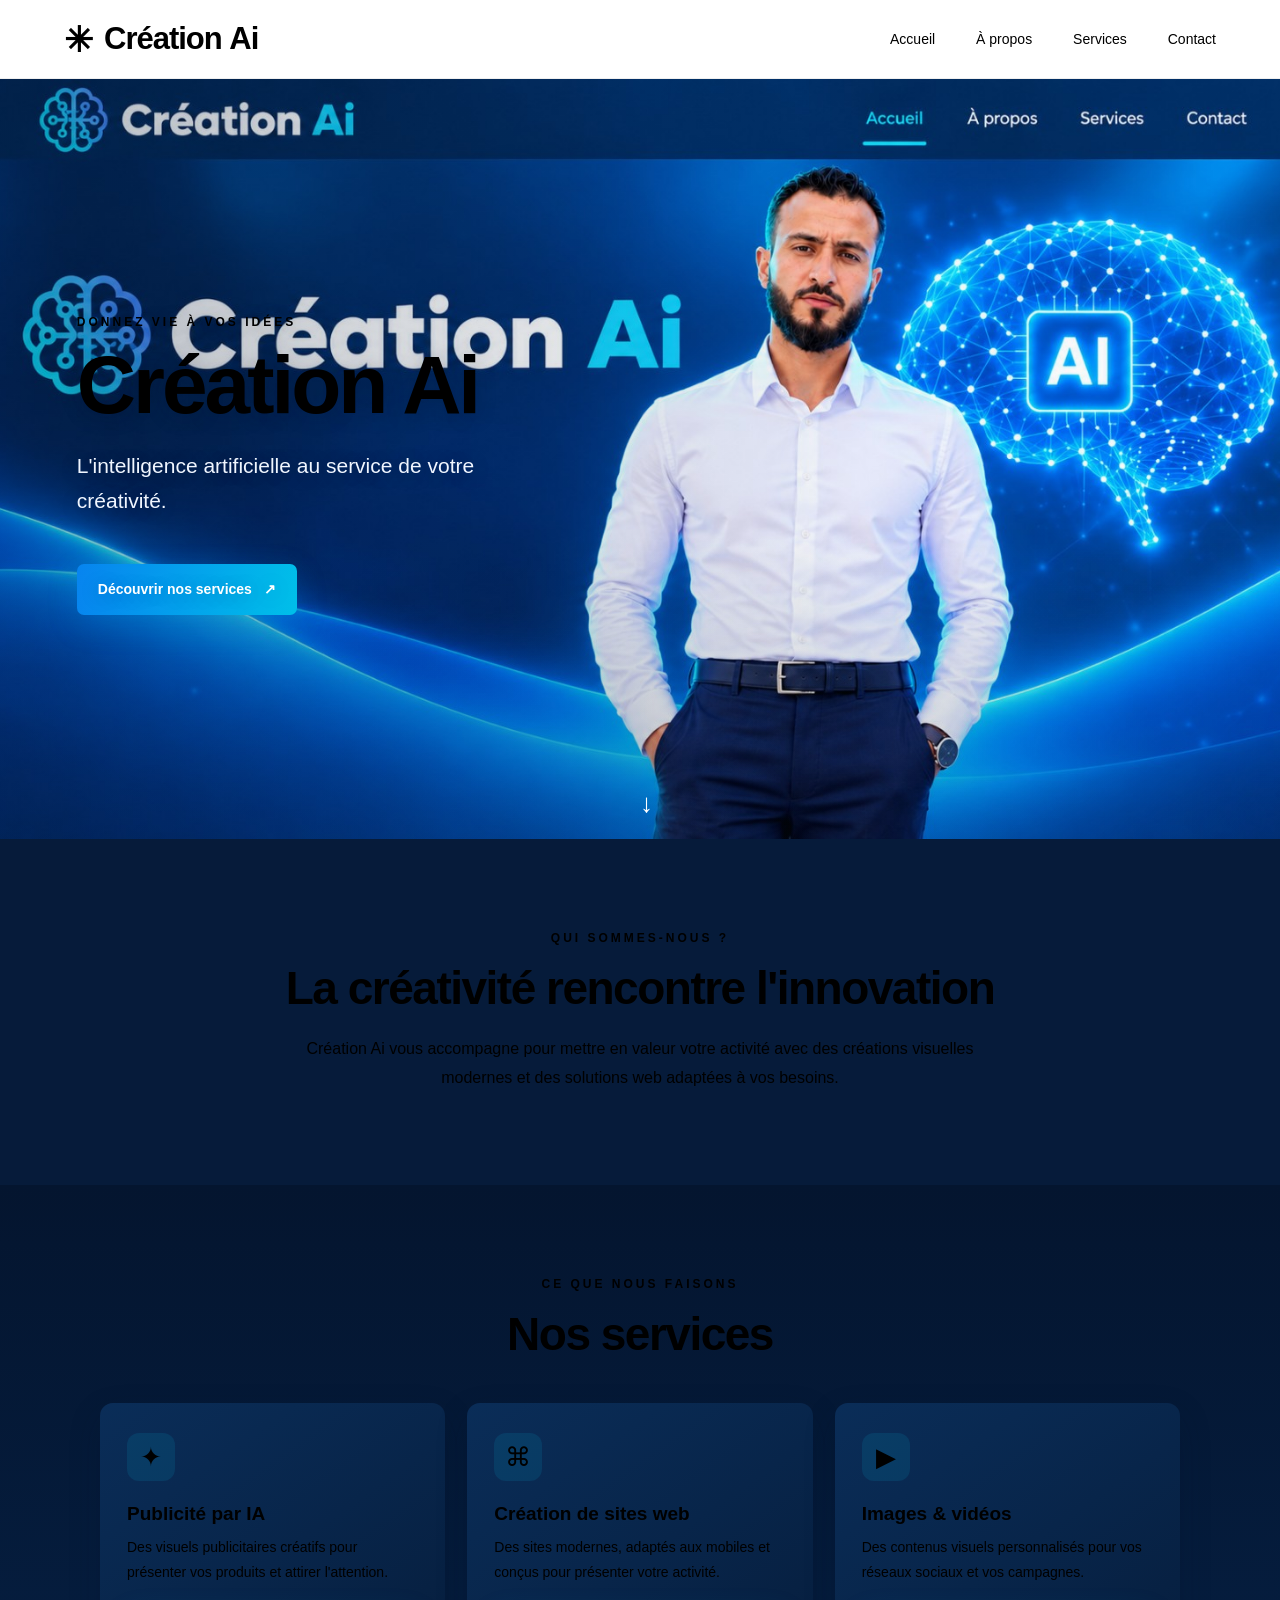
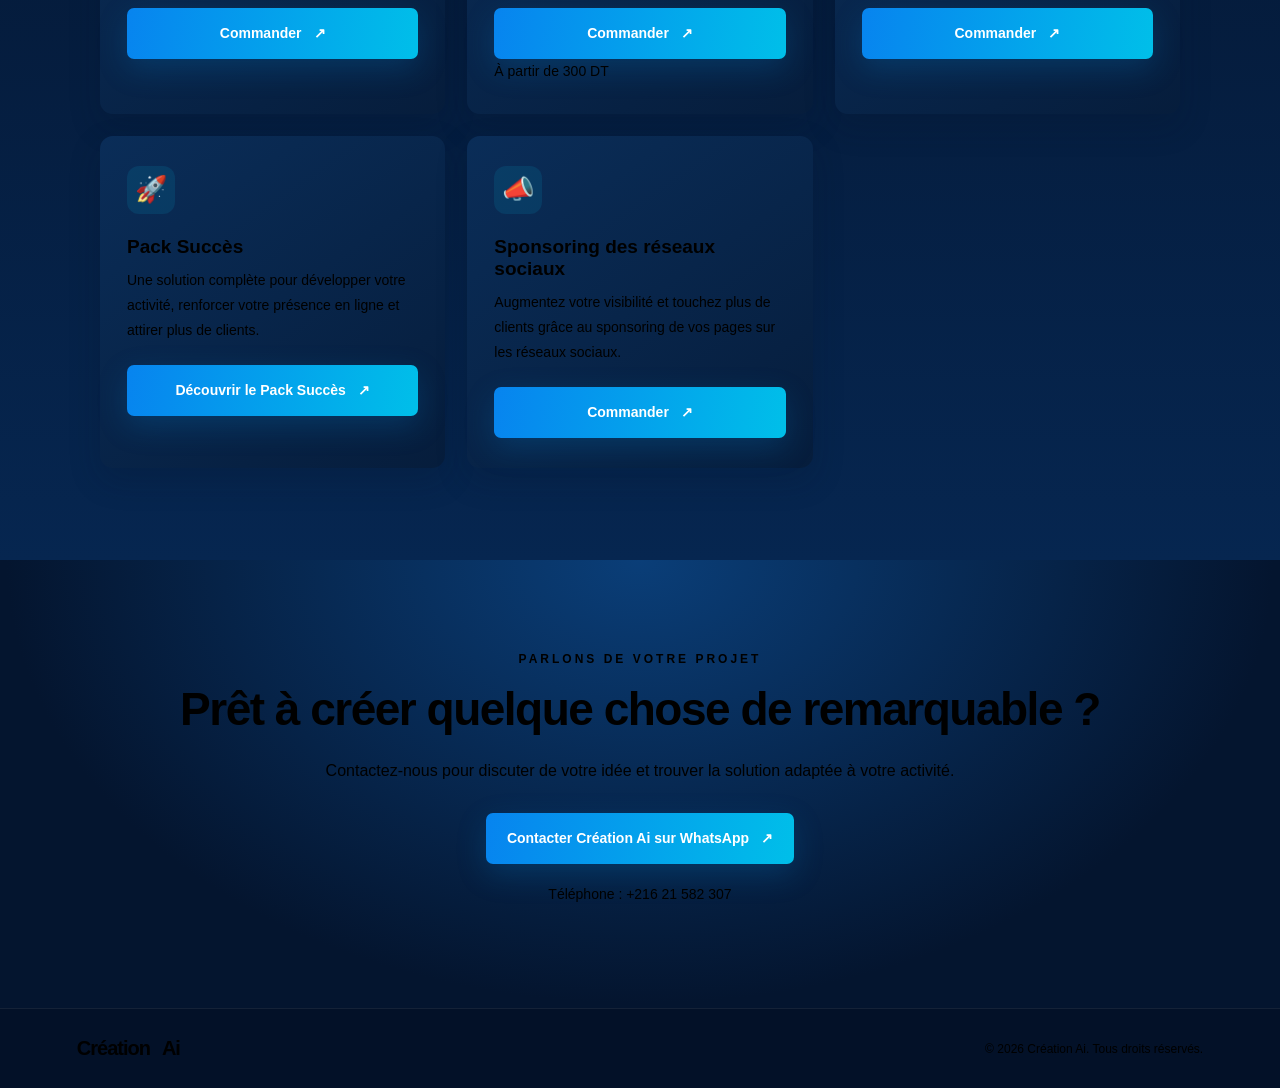
==== index.html @ 059303bb "Update index.html" ====
<!DOCTYPE html><html lang="fr">
<head>
  <meta charset="UTF-8">
  <meta name="viewport" content="width=device-width, initial-scale=1.0">  <meta name="description" content="Création Ai — création de sites web, publicités, contenus visuels, sponsoring et Pack Succès pour développer votre activité.">  <meta name="theme-color" content="#04152f">  <title>Création Ai | Créativité & Intelligence Artificielle</title>  <link rel="stylesheet" href="style.css">
</head><body>  <!-- HEADER -->  <header class="header"><a class="brand" href="#accueil" aria-label="Création Ai, accueil">
  <span class="brand-icon">✳</span>
  <span>Création <b>Ai</b></span>
</a>

<button
  class="menu-toggle"
  aria-label="Ouvrir le menu"
  aria-expanded="false"
  type="button">
  ☰
</button>

<nav class="nav" aria-label="Navigation principale">
  <a class="active" href="#accueil">Accueil</a>
  <a href="#apropos">À propos</a>
  <a href="#services">Services</a>
  <a href="#contact">Contact</a>
</nav>

  </header>  <main><!-- ACCUEIL -->
<section id="accueil" class="hero" aria-label="Accueil Création Ai">

  <img
    src="hero.png"
    alt="Visuel principal de Création Ai"
    class="hero-image">

  <div class="hero-overlay"></div>

  <div class="hero-content">

    <p class="eyebrow">DONNEZ VIE À VOS IDÉES</p>

    <h1>Création <span>Ai</span></h1>

    <p class="hero-subtitle">
      L'intelligence artificielle au service de votre créativité.
    </p>

    <a class="cta" href="#services">
      Découvrir nos services <span>↗</span>
    </a>

  </div>

  <a
    href="#apropos"
    class="scroll-hint"
    aria-label="Défiler vers le bas">
    ↓
  </a>

</section>

<!-- À PROPOS -->
<section id="apropos" class="section about">

  <p class="section-kicker">QUI SOMMES-NOUS ?</p>

  <h2>
    La créativité rencontre <span>l'innovation</span>
  </h2>

  <p class="section-copy">
    Création Ai vous accompagne pour mettre en valeur votre activité
    avec des créations visuelles modernes et des solutions web
    adaptées à vos besoins.
  </p>

</section>

<!-- SERVICES -->
<section id="services" class="section services">

  <p class="section-kicker">CE QUE NOUS FAISONS</p>

  <h2>Nos <span>services</span></h2>

  <div class="service-grid">

    <!-- PUBLICITÉ PAR IA -->
    <article class="service-card">

      <div class="service-icon">✦</div>

      <h3>Publicité par IA</h3>

      <p>
        Des visuels publicitaires créatifs pour présenter
        vos produits et attirer l'attention.
      </p>

      <a href="./publicite.html" class="cta">
        Commander <span>↗</span>
      </a>

    </article>

    <!-- CRÉATION DE SITES WEB -->
    <article class="service-card">

      <div class="service-icon">⌘</div>

      <h3>Création de sites web</h3>

      <p>
        Des sites modernes, adaptés aux mobiles et conçus
        pour présenter votre activité.
      </p>

      <a href="./commande.html" class="cta">
        Commander <span>↗</span>
      </a>

      <p class="service-price">
        À partir de 300 DT
      </p>

    </article>

    <!-- IMAGES ET VIDÉOS -->
    <article class="service-card">

      <div class="service-icon">▶</div>

      <h3>Images & vidéos</h3>

      <p>
        Des contenus visuels personnalisés pour vos réseaux
        sociaux et vos campagnes.
      </p>

      <a href="./images-videos.html" class="cta">
        Commander <span>↗</span>
      </a>

    </article>

    <!-- PACK SUCCÈS -->
    <article class="service-card">

      <div class="service-icon">🚀</div>

      <h3>Pack Succès</h3>

      <p>
        Une solution complète pour développer votre activité,
        renforcer votre présence en ligne et attirer plus de clients.
      </p>

      <a href="./pack-succes.html" class="cta">
        Découvrir le Pack Succès <span>↗</span>
      </a>

    </article>

    <!-- SPONSORING -->
    <article class="service-card">

      <div class="service-icon">📣</div>

      <h3>Sponsoring des réseaux sociaux</h3>

      <p>
        Augmentez votre visibilité et touchez plus de clients
        grâce au sponsoring de vos pages sur les réseaux sociaux.
      </p>

      <a href="./sponsoring.html" class="cta">
        Commander <span>↗</span>
      </a>

    </article>

  </div>

</section>

<!-- FORMULAIRE DE COMMANDE -->
<section id="commande" class="section contact" hidden>

  <p class="section-kicker">VOTRE COMMANDE</p>

  <h2>
    Confirmer votre <span>commande</span>
  </h2>

  <p class="section-copy">
    Veuillez remplir vos informations pour envoyer votre demande.
  </p>

  <p>
    Service choisi :
    <strong id="service-choisi"></strong>
  </p>

  <form
    id="order-form"
    action="https://formspree.io/f/mbgdkabo"
    method="POST">

    <input
      type="hidden"
      name="service"
      id="service-input">

    <div class="form-group">

      <label for="nom">Nom</label>

      <input
        id="nom"
        name="nom"
        type="text"
        autocomplete="family-name"
        placeholder="Votre nom"
        required>

    </div>

    <div class="form-group">

      <label for="prenom">Prénom</label>

      <input
        id="prenom"
        name="prenom"
        type="text"
        autocomplete="given-name"
        placeholder="Votre prénom"
        required>

    </div>

    <div class="form-group">

      <label for="telephone">Numéro de téléphone</label>

      <input
        id="telephone"
        name="telephone"
        type="tel"
        autocomplete="tel"
        placeholder="+216 ..."
        required>

    </div>

    <div class="form-group">

      <label for="adresse">Adresse complète</label>

      <textarea
        id="adresse"
        name="adresse"
        autocomplete="street-address"
        rows="4"
        placeholder="Votre adresse complète"
        required></textarea>

    </div>

    <button type="submit" class="cta">
      Confirmer la commande
    </button>

    <button
      type="button"
      class="cta"
      onclick="closeOrder()">
      Retour aux services
    </button>

  </form>

</section>

<!-- CONTACT -->
<section id="contact" class="section contact">

  <p class="section-kicker">PARLONS DE VOTRE PROJET</p>

  <h2>
    Prêt à créer quelque chose de
    <span>remarquable</span> ?
  </h2>

  <p class="section-copy">
    Contactez-nous pour discuter de votre idée et trouver
    la solution adaptée à votre activité.
  </p>

  <a
    class="cta"
    href="https://wa.me/21621582307"
    target="_blank"
    rel="noopener noreferrer">
    Contacter Création Ai sur WhatsApp <span>↗</span>
  </a>

  <p class="phone">
    Téléphone : +216 21 582 307
  </p>

</section>

  </main>  <!-- FOOTER -->  <footer><a class="footer-brand" href="#accueil">
  Création <b>Ai</b>
</a>

<p>
  © <span id="year"></span>
  Création Ai. Tous droits réservés.
</p>

  </footer>  <!-- SCRIPT COMMUN -->  <script src="script.js"></script>  <!-- FONCTIONS DE LA PAGE D'ACCUEIL -->  <script>
    // Ouvrir le formulaire de commande
    function openOrder(service) {
      const section = document.getElementById('commande');
      const serviceLabel = document.getElementById('service-choisi');
      const serviceInput = document.getElementById('service-input');

      serviceLabel.textContent = service;
      serviceInput.value = service;

      section.hidden = false;

      section.scrollIntoView({
        behavior: 'smooth',
        block: 'start'
      });
    }

    // Fermer le formulaire
    function closeOrder() {
      const section = document.getElementById('commande');

      section.hidden = true;

      document.getElementById('services').scrollIntoView({
        behavior: 'smooth',
        block: 'start'
      });
    }

    // Afficher l'année actuelle
    document.getElementById('year').textContent =
      new Date().getFullYear();
  </script></body>
</html>
---- style.css ----
7
@import url('https://fonts.googleapis.com/css2?family=Inter:wght@400;500;600;700;800&display=swap');

:root {
  --navy: #041d43;
  --blue: #0879e8;
  --cyan: #00d4f5;
  --white: #f8fbff;
  --muted: #b8cce5;
  --page-bg: #04152f;
  --panel-bg: #0a2d58;
  --header-bg: #052550;
  --text: #f8fbff;
  --border: #1c5790;
}

body.light-theme {
  --page-bg: #f4f7fc;
  --panel-bg: #ffffff;
  --header-bg: #ffffff;
  --text: #102344;
  --muted: #536781;
  --border: #d5e1f0;
}

* {
  box-sizing: border-box;
}

html {
  scroll-behavior: smooth;
  scroll-padding-top: 90px;
}

body {
  margin: 0;
  background: var(--page-bg);
  color: var(--text);
  font-family: Inter, Arial, sans-serif;
  transition: background .25s, color .25s;
}

[hidden] {
  display: none !important;
}

.header {
  min-height: 78px;
  padding: 0 clamp(20px, 5vw, 76px);
  display: flex;
  align-items: center;
  justify-content: space-between;
  gap: 15px;
  background: var(--header-bg);
  position: sticky;
  top: 0;
  z-index: 10;
  border-bottom: 1px solid #80808020;
}

.brand,
.footer-brand {
  display: flex;
  align-items: center;
  gap: 12px;
  color: var(--text);
  text-decoration: none;
  font-size: clamp(20px, 2.7vw, 31px);
  font-weight: 800;
  letter-spacing: -1px;
}

.brand b,
.footer-brand b {
  color: var(--cyan);
}

.brand-icon {
  font-size: 35px;
  color: var(--cyan);
  line-height: 1;
}

.nav {
  display: flex;
  align-items: center;
  gap: clamp(18px, 3.2vw, 48px);
  height: 100%;
}

.nav a {
  height: 78px;
  display: flex;
  align-items: center;
  position: relative;
  color: var(--text);
  text-decoration: none;
  font-size: 14px;
  font-weight: 500;
}

.nav a:hover,
.nav a.active {
  color: var(--cyan);
}

.nav a.active:after {
  content: "";
  position: absolute;
  bottom: 0;
  left: 0;
  right: 0;
  height: 3px;
  background: var(--cyan);
  border-radius: 4px;
}

.menu-toggle {
  display: none;
  background: none;
  border: 0;
  color: var(--text);
  font-size: 27px;
  cursor: pointer;
}

/* Bouton de changement de thème */
.theme-toggle {
  flex-shrink: 0;
  padding: 10px 13px;
  background: var(--blue);
  color: #fff;
  border: 1px solid var(--cyan);
  border-radius: 8px;
  font-family: inherit;
  font-size: 13px;
  font-weight: 700;
  white-space: nowrap;
  cursor: pointer;
}

.theme-toggle:hover {
  filter: brightness(1.12);
}

.hero {
  position: relative;
  min-height: 600px;
  height: min(74vw, 760px);
  max-height: 790px;
  overflow: hidden;
  display: flex;
  align-items: center;
  background: radial-gradient(ellipse at 80% 35%, #0879d8 0, #063b7c 32%, #031b41 75%);
}

.hero-image {
  position: absolute;
  inset: 0;
  width: 100%;
  height: 100%;
  object-fit: cover;
  object-position: center 48%;
}

.hero-overlay {
  position: absolute;
  inset: 0;
  background:
    linear-gradient(90deg, rgba(2,20,49,.28), rgba(2,20,49,.02) 68%),
    linear-gradient(0deg, rgba(2,16,41,.2), transparent 40%);
  pointer-events: none;
}

.hero-content {
  position: relative;
  z-index: 1;
  padding: 50px clamp(24px, 6vw, 90px);
  max-width: 750px;
  text-shadow: 0 2px 20px #00142e40;
}

.eyebrow,
.section-kicker {
  font-size: 12px;
  letter-spacing: 3px;
  font-weight: 700;
  color: var(--cyan);
}

.hero h1 {
  font-size: clamp(42px, 7vw, 82px);
  line-height: 1.02;
  letter-spacing: -3px;
  margin: 14px 0 18px;
  font-weight: 800;
}

.hero h1 span,
h2 span {
  color: var(--cyan);
}

.hero-subtitle {
  font-size: clamp(16px, 2vw, 21px);
  line-height: 1.7;
  max-width: 440px;
  color: #f0f6ff;
}

body.light-theme .hero-content {
  text-shadow: none;
}

body.light-theme .hero-subtitle {
  color: #243c5c;
}

body.light-theme .hero-overlay {
  background: linear-gradient(
    90deg,
    rgba(255,255,255,.94),
    rgba(255,255,255,.65) 65%,
    rgba(255,255,255,.12)
  );
}

.cta {
  display: inline-flex;
  justify-content: center;
  gap: 12px;
  align-items: center;
  margin-top: 24px;
  padding: 15px 21px;
  background: linear-gradient(100deg, #0784ef, #00bfe9);
  color: #fff;
  text-decoration: none;
  border: 0;
  border-radius: 7px;
  font-family: inherit;
  font-weight: 700;
  font-size: 14px;
  line-height: 1.5;
  cursor: pointer;
  box-shadow: 0 10px 30px #008bdf35;
  transition: transform .2s, filter .2s;
}

.cta:hover {
  transform: translateY(-2px);
  filter: brightness(1.1);
}

.cta:focus-visible,
input:focus-visible,
textarea:focus-visible,
.theme-toggle:focus-visible {
  outline: 2px solid var(--cyan);
  outline-offset: 3px;
}

.scroll-hint {
  position: absolute;
  bottom: 20px;
  left: 50%;
  color: white;
  text-decoration: none;
  font-size: 26px;
  z-index: 2;
}

.section {
  padding: 92px clamp(22px, 7vw, 100px);
  text-align: center;
}

.about {
  background: #061b3a;
}

.section-kicker {
  margin: 0 0 16px;
}

h2 {
  font-size: clamp(29px, 4vw, 46px);
  letter-spacing: -1.5px;
  margin: 0 auto 20px;
  line-height: 1.18;
}

.section-copy {
  max-width: 720px;
  margin: 0 auto;
  color: var(--muted);
  line-height: 1.8;
  font-size: 16px;
}

.services {
  background: linear-gradient(180deg, #04152f, #062650);
}

.service-grid {
  display: grid;
  grid-template-columns: repeat(3, minmax(0, 1fr));
  gap: 22px;
  max-width: 1080px;
  margin: 42px auto 0;
  text-align: left;
}

.service-card {
  padding: 30px 27px;
  border: 1px solid var(--border);
  border-radius: 13px;
  background: linear-gradient(145deg, #0a2d58, #061d3c);
  box-shadow: 0 12px 32px #00132c30;
}

body.light-theme .about,
body.light-theme .services,
body.light-theme .contact,
body.light-theme #commande {
  background: var(--page-bg);
}

body.light-theme .service-card {
  background: var(--panel-bg);
  box-shadow: 0 12px 30px #16365c12;
}

.service-icon {
  width: 48px;
  height: 48px;
  display: grid;
  place-items: center;
  border-radius: 12px;
  background: #00c8f51a;
  color: var(--cyan);
  font-size: 26px;
}

.service-card h3 {
  font-size: 19px;
  margin: 22px 0 10px;
}

.service-card p {
  color: var(--muted);
  font-size: 14px;
  line-height: 1.8;
  margin: 0;
}

.service-card .cta {
  margin-top: 22px;
  width: 100%;
}

/* Formulaire de commande */
#commande {
  background: radial-gradient(ellipse at top, #0a3e78, #04152f 70%);
  scroll-margin-top: 90px;
}

#commande > p:not(.section-kicker) {
  color: var(--muted);
  line-height: 1.7;
}

#commande #service-choisi {
  color: var(--cyan);
}

#order-form {
  width: 100%;
  max-width: 560px;
  margin: 32px auto 0;
  padding: clamp(20px, 4vw, 34px);
  text-align: left;
  background: linear-gradient(145deg, #0a2d58, #061d3c);
  border: 1px solid var(--border);
  border-radius: 14px;
  box-shadow: 0 15px 40px #00132c45;
}

body.light-theme #order-form {
  background: #ffffff;
  box-shadow: 0 12px 30px #16365c12;
}

.form-group {
  margin-bottom: 22px;
}

.form-group label {
  display: block;
  margin-bottom: 9px;
  color: var(--text);
  font-size: 14px;
  font-weight: 600;
}

.form-group input,
.form-group textarea {
  display: block;
  width: 100%;
  padding: 14px 15px;
  background: var(--page-bg);
  border: 1px solid #315b83;
  border-radius: 7px;
  color: var(--text);
  font: inherit;
  font-size: 15px;
}

.form-group input::placeholder,
.form-group textarea::placeholder {
  color: #8da8c6;
}

body.light-theme .form-group input,
body.light-theme .form-group textarea {
  border-color: #c7d5e7;
}

body.light-theme .form-group input::placeholder,
body.light-theme .form-group textarea::placeholder {
  color: #71839a;
}

.form-group input:focus,
.form-group textarea:focus {
  border-color: var(--cyan);
  outline: none;
  box-shadow: 0 0 0 3px #00d4f520;
}

.form-group textarea {
  min-height: 110px;
  resize: vertical;
}

#order-form button {
  width: 100%;
}

#order-form button + button {
  margin-top: 12px;
  background: #173c63;
  box-shadow: none;
}

.contact {
  background: radial-gradient(ellipse at top, #0a3e78, #04152f 70%);
}

.contact .cta {
  margin-top: 28px;
}

.phone {
  color: var(--muted);
  margin-top: 22px;
  font-size: 14px;
}

footer {
  padding: 28px 6vw;
  display: flex;
  justify-content: space-between;
  align-items: center;
  gap: 15px;
  background: #031128;
  border-top: 1px solid #ffffff12;
}

body.light-theme footer {
  background: #e7eef8;
}

.footer-brand {
  font-size: 20px;
}

footer p {
  font-size: 12px;
  color: var(--muted);
  margin: 0;
}

@media (max-width: 700px) {
  .header {
    height: 68px;
    min-height: 68px;
    padding: 0 12px;
    gap: 8px;
  }

  .brand {
    gap: 6px;
    font-size: 18px;
  }

  .brand-icon {
    font-size: 27px;
  }

  .menu-toggle {
    display: block;
    order: 3;
  }

  .theme-toggle {
    padding: 8px 9px;
    font-size: 11px;
  }

  .nav {
    display: none;
    position: absolute;
    top: 68px;
    left: 0;
    right: 0;
    height: auto;
    background: var(--header-bg);
    padding: 12px 22px 20px;
    flex-direction: column;
    align-items: stretch;
    gap: 0;
    border-bottom: 1px solid #80808030;
  }

  .nav.open {
    display: flex;
  }

  .nav a {
    height: auto;
    padding: 15px 0;
  }

  .nav a.active:after {
    left: 0;
    right: auto;
    width: 44px;
    bottom: 5px;
  }

  .hero {
    height: calc(100svh - 68px);
    min-height: 540px;
    max-height: 760px;
    align-items: flex-end;
  }

  .hero-image {
    object-position: 58% center;
  }

  .hero-overlay {
    background: linear-gradient(
      0deg,
      rgba(2,14,37,.92),
      rgba(2,14,37,.5) 43%,
      rgba(2,14,37,.02)
    );
  }

  body.light-theme .hero-overlay {
    background: linear-gradient(
      0deg,
      rgba(255,255,255,.98),
      rgba(255,255,255,.82) 48%,
      rgba(255,255,255,.15)
    );
  }

  .hero-content {
    padding: 40px 24px 85px;
  }

  .hero h1 {
    letter-spacing: -2px;
  }

  .service-grid {
    grid-template-columns: 1fr;
  }

  .section {
    padding-top: 70px;
    padding-bottom: 70px;
  }

  #order-form {
    padding: 22px 18px;
  }

  #order-form .cta {
    padding: 14px 12px;
    font-size: 13px;
  }

  footer {
    flex-direction: column;
    text-align: center;
  }
}

@media (min-width: 701px) and (max-width: 1000px) {
  .hero-image {
    object-position: 58% center;
  }

  .hero-content {
    max-width: 58%;
  }

  .service-grid {
    gap: 14px;
  }

  .service-card {
    padding: 23px 18px;
  }
}
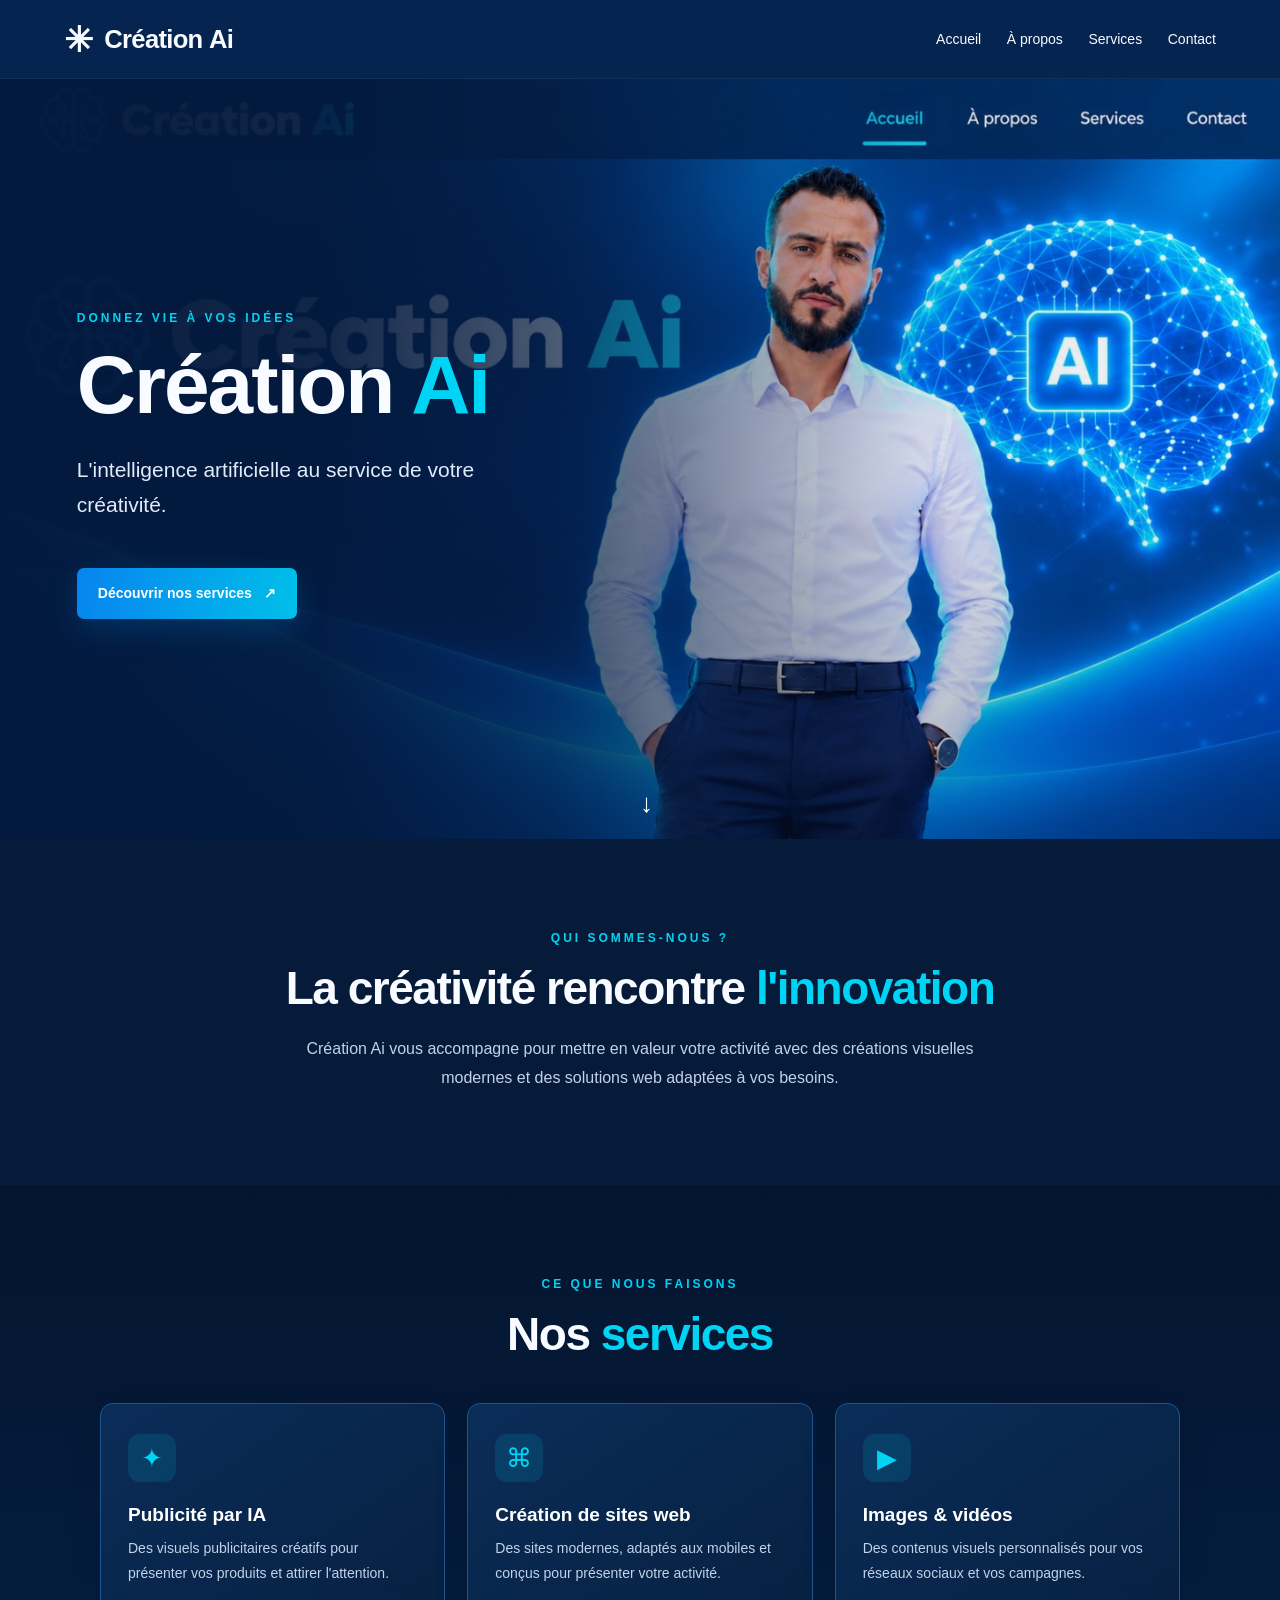
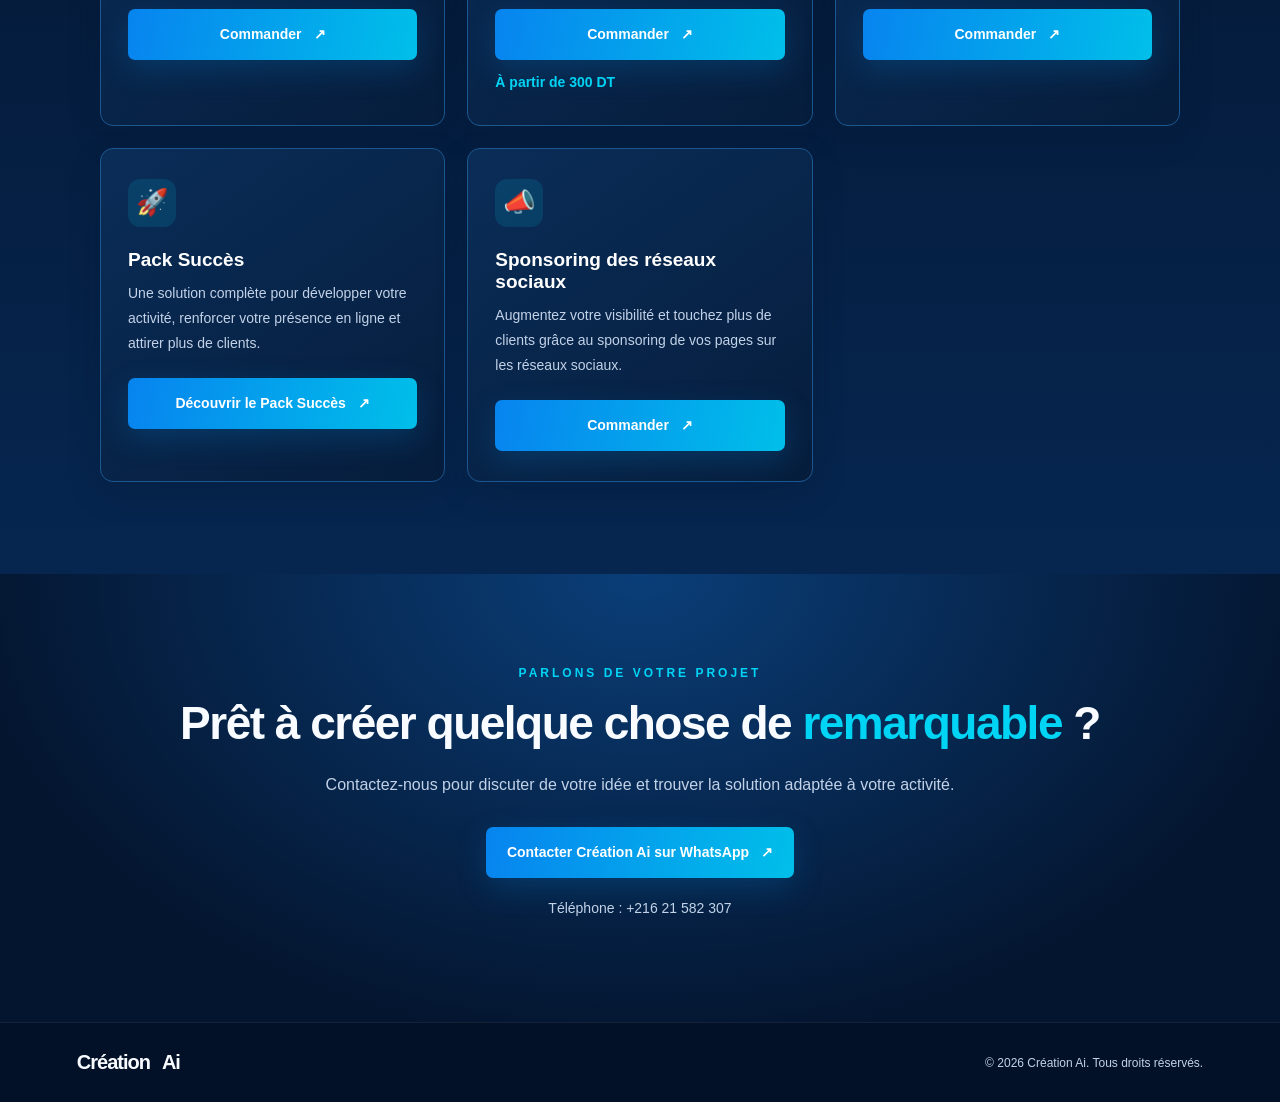
==== commit 07b569aa: "Update index.html" ====
--- a/index.html
+++ b/index.html
@@ -1,332 +1,603 @@
-<!DOCTYPE html><html lang="fr">
+<!DOCTYPE html>
+<html lang="fr">
 <head>
   <meta charset="UTF-8">
-  <meta name="viewport" content="width=device-width, initial-scale=1.0">  <meta name="description" content="Création Ai — création de sites web, publicités, contenus visuels, sponsoring et Pack Succès pour développer votre activité.">  <meta name="theme-color" content="#04152f">  <title>Création Ai | Créativité & Intelligence Artificielle</title>  <link rel="stylesheet" href="style.css">
-</head><body>  <!-- HEADER -->  <header class="header"><a class="brand" href="#accueil" aria-label="Création Ai, accueil">
-  <span class="brand-icon">✳</span>
-  <span>Création <b>Ai</b></span>
-</a>
-
-<button
-  class="menu-toggle"
-  aria-label="Ouvrir le menu"
-  aria-expanded="false"
-  type="button">
-  ☰
-</button>
-
-<nav class="nav" aria-label="Navigation principale">
-  <a class="active" href="#accueil">Accueil</a>
-  <a href="#apropos">À propos</a>
-  <a href="#services">Services</a>
-  <a href="#contact">Contact</a>
-</nav>
-
-  </header>  <main><!-- ACCUEIL -->
-<section id="accueil" class="hero" aria-label="Accueil Création Ai">
-
-  <img
-    src="hero.png"
-    alt="Visuel principal de Création Ai"
-    class="hero-image">
-
-  <div class="hero-overlay"></div>
-
-  <div class="hero-content">
-
-    <p class="eyebrow">DONNEZ VIE À VOS IDÉES</p>
-
-    <h1>Création <span>Ai</span></h1>
-
-    <p class="hero-subtitle">
-      L'intelligence artificielle au service de votre créativité.
+  <meta name="viewport" content="width=device-width, initial-scale=1.0">
+
+  <meta name="description" content="Création Ai — création de sites web, publicités, contenus visuels, sponsoring et Pack Succès pour développer votre activité.">
+  <meta name="theme-color" content="#04152f">
+
+  <title>Création Ai | Créativité & Intelligence Artificielle</title>
+
+  <link rel="stylesheet" href="style.css">
+
+  <!-- Corrections réservées à la page d'accueil -->
+  <style>
+    /* Couleurs lisibles sur la page d'accueil */
+    body:not(.light-theme) {
+      --text: #f8fbff;
+      --muted: #c2d2e8;
+      --page-bg: #04152f;
+      --panel-bg: #0a2d58;
+      --header-bg: #052550;
+      --border: #1c5790;
+    }
+
+    /* En-tête : logo séparé du menu */
+    .header {
+      gap: 20px;
+    }
+
+    .brand {
+      flex-shrink: 0;
+      white-space: nowrap;
+      font-size: clamp(19px, 2vw, 27px);
+      letter-spacing: -0.7px;
+    }
+
+    .brand-icon {
+      flex-shrink: 0;
+    }
+
+    .nav {
+      gap: clamp(12px, 2vw, 30px);
+    }
+
+    .nav a {
+      white-space: nowrap;
+      font-size: 14px;
+    }
+
+    /* Image principale : masquer le texte déjà intégré à l'image
+       grâce à un voile bleu à gauche */
+    #accueil.hero {
+      isolation: isolate;
+      background: #041d43;
+    }
+
+    #accueil .hero-image {
+      z-index: -2;
+      object-fit: cover;
+      object-position: center center;
+    }
+
+    #accueil .hero-overlay {
+      z-index: -1;
+      background:
+        linear-gradient(
+          90deg,
+          rgba(3, 25, 61, 0.99) 0%,
+          rgba(3, 25, 61, 0.94) 25%,
+          rgba(3, 25, 61, 0.72) 43%,
+          rgba(3, 25, 61, 0.10) 72%,
+          rgba(3, 25, 61, 0.02) 100%
+        ),
+        linear-gradient(
+          0deg,
+          rgba(3, 20, 48, 0.25),
+          transparent 45%
+        );
+    }
+
+    #accueil .hero-content {
+      max-width: 650px;
+      text-shadow: none;
+    }
+
+    #accueil .eyebrow {
+      color: #00d4f5;
+    }
+
+    #accueil h1 {
+      color: #f8fbff;
+      line-height: 1.12;
+      letter-spacing: -2px;
+      overflow-wrap: break-word;
+    }
+
+    #accueil h1 span,
+    #apropos h2 span,
+    #services h2 span,
+    #contact h2 span {
+      color: #00d4f5;
+    }
+
+    #accueil .hero-subtitle {
+      color: #e0ebfa;
+      max-width: 430px;
+      text-shadow: none;
+    }
+
+    /* Sections sombres et textes clairs */
+    #apropos.about,
+    #services.services,
+    #contact.contact {
+      color: #f8fbff;
+    }
+
+    #apropos.about {
+      background: #061b3a;
+    }
+
+    #services.services {
+      background: linear-gradient(180deg, #04152f, #062650);
+    }
+
+    #contact.contact {
+      background: radial-gradient(
+        ellipse at top,
+        #0a3e78,
+        #04152f 75%
+      );
+    }
+
+    #apropos .section-kicker,
+    #services .section-kicker,
+    #contact .section-kicker {
+      color: #00d4f5;
+    }
+
+    #apropos h2,
+    #services h2,
+    #contact h2 {
+      color: #f8fbff;
+    }
+
+    #apropos .section-copy,
+    #contact .section-copy {
+      color: #c2d2e8;
+    }
+
+    /* Cartes de services */
+    #services .service-card {
+      color: #f8fbff;
+      background: linear-gradient(145deg, #0a2d58, #061d3c);
+      border: 1px solid #1c5790;
+    }
+
+    #services .service-card h3 {
+      color: #ffffff;
+    }
+
+    #services .service-card p {
+      color: #c2d2e8;
+    }
+
+    #services .service-icon {
+      color: #00d4f5;
+      background: rgba(0, 212, 245, 0.12);
+    }
+
+    #services .service-card .cta {
+      color: #ffffff;
+    }
+
+    #services .service-card .service-price {
+      color: #00d4f5;
+      font-weight: 600;
+      margin-top: 10px;
+    }
+
+    /* Pied de page */
+    footer {
+      color: #f8fbff;
+    }
+
+    footer p {
+      color: #c2d2e8;
+    }
+
+    /* Mode clair : uniquement pour les sections de cette page */
+    body.light-theme #apropos.about,
+    body.light-theme #services.services,
+    body.light-theme #contact.contact {
+      background: #f4f7fc;
+      color: #102344;
+    }
+
+    body.light-theme #apropos h2,
+    body.light-theme #services h2,
+    body.light-theme #contact h2 {
+      color: #102344;
+    }
+
+    body.light-theme #apropos .section-copy,
+    body.light-theme #contact .section-copy {
+      color: #536781;
+    }
+
+    body.light-theme #services .service-card {
+      background: #ffffff;
+      border-color: #d5e1f0;
+    }
+
+    body.light-theme #services .service-card h3 {
+      color: #102344;
+    }
+
+    body.light-theme #services .service-card p {
+      color: #536781;
+    }
+
+    body.light-theme #services .service-icon {
+      color: #0879e8;
+      background: #e8f6ff;
+    }
+
+    /* Téléphones */
+    @media (max-width: 700px) {
+      .header {
+        padding: 0 12px;
+        gap: 8px;
+      }
+
+      .brand {
+        font-size: 17px;
+        gap: 5px;
+        letter-spacing: -0.5px;
+      }
+
+      .brand-icon {
+        font-size: 25px;
+      }
+
+      .nav {
+        gap: 0;
+      }
+
+      #accueil.hero {
+        height: calc(100svh - 68px);
+        min-height: 540px;
+        max-height: 760px;
+      }
+
+      #accueil .hero-image {
+        object-position: 58% center;
+      }
+
+      #accueil .hero-overlay {
+        background:
+          linear-gradient(
+            0deg,
+            rgba(3, 20, 48, 0.98) 0%,
+            rgba(3, 20, 48, 0.88) 35%,
+            rgba(3, 20, 48, 0.42) 65%,
+            rgba(3, 20, 48, 0.05) 100%
+          ),
+          linear-gradient(
+            90deg,
+            rgba(3, 25, 61, 0.75),
+            rgba(3, 25, 61, 0.02)
+          );
+      }
+
+      body.light-theme #accueil .hero-overlay {
+        background: linear-gradient(
+          0deg,
+          rgba(255, 255, 255, 0.98) 0%,
+          rgba(255, 255, 255, 0.85) 42%,
+          rgba(255, 255, 255, 0.12) 100%
+        );
+      }
+
+      #accueil .hero-content {
+        max-width: 100%;
+        padding: 40px 24px 85px;
+      }
+
+      #accueil h1 {
+        font-size: clamp(42px, 11vw, 64px);
+        letter-spacing: -1.8px;
+      }
+
+      #accueil .hero-subtitle {
+        color: #f0f6ff;
+        font-size: 16px;
+      }
+
+      body.light-theme #accueil .hero-subtitle {
+        color: #243c5c;
+      }
+
+      #services .service-grid {
+        grid-template-columns: 1fr;
+      }
+    }
+
+    @media (min-width: 701px) and (max-width: 1000px) {
+      .header {
+        gap: 12px;
+      }
+
+      .nav {
+        gap: 12px;
+      }
+
+      .nav a {
+        font-size: 12px;
+      }
+    }
+  </style>
+</head>
+
+<body>
+
+  <!-- EN-TÊTE -->
+  <header class="header">
+    <a class="brand" href="#accueil" aria-label="Création Ai, accueil">
+      <span class="brand-icon">✳</span>
+      <span>Création <b>Ai</b></span>
+    </a>
+
+    <button
+      class="menu-toggle"
+      aria-label="Ouvrir le menu"
+      aria-expanded="false"
+      type="button">
+      ☰
+    </button>
+
+    <nav class="nav" aria-label="Navigation principale">
+      <a class="active" href="#accueil">Accueil</a>
+      <a href="#apropos">À propos</a>
+      <a href="#services">Services</a>
+      <a href="#contact">Contact</a>
+    </nav>
+  </header>
+
+  <main>
+
+    <!-- ACCUEIL -->
+    <section id="accueil" class="hero" aria-label="Accueil Création Ai">
+
+      <img
+        src="hero.png"
+        alt="Intelligence artificielle et créativité"
+        class="hero-image">
+
+      <div class="hero-overlay"></div>
+
+      <div class="hero-content">
+        <p class="eyebrow">DONNEZ VIE À VOS IDÉES</p>
+
+        <h1>Création <span>Ai</span></h1>
+
+        <p class="hero-subtitle">
+          L'intelligence artificielle au service de votre créativité.
+        </p>
+
+        <a class="cta" href="#services">
+          Découvrir nos services <span>↗</span>
+        </a>
+      </div>
+
+      <a
+        href="#apropos"
+        class="scroll-hint"
+        aria-label="Défiler vers le bas">
+        ↓
+      </a>
+    </section>
+
+    <!-- À PROPOS -->
+    <section id="apropos" class="section about">
+
+      <p class="section-kicker">QUI SOMMES-NOUS ?</p>
+
+      <h2>
+        La créativité rencontre <span>l'innovation</span>
+      </h2>
+
+      <p class="section-copy">
+        Création Ai vous accompagne pour mettre en valeur votre activité
+        avec des créations visuelles modernes et des solutions web
+        adaptées à vos besoins.
+      </p>
+
+    </section>
+
+    <!-- SERVICES -->
+    <section id="services" class="section services">
+
+      <p class="section-kicker">CE QUE NOUS FAISONS</p>
+
+      <h2>Nos <span>services</span></h2>
+
+      <div class="service-grid">
+
+        <article class="service-card">
+          <div class="service-icon">✦</div>
+          <h3>Publicité par IA</h3>
+          <p>
+            Des visuels publicitaires créatifs pour présenter
+            vos produits et attirer l'attention.
+          </p>
+          <a href="./publicite.html" class="cta">
+            Commander <span>↗</span>
+          </a>
+        </article>
+
+        <article class="service-card">
+          <div class="service-icon">⌘</div>
+          <h3>Création de sites web</h3>
+          <p>
+            Des sites modernes, adaptés aux mobiles et conçus
+            pour présenter votre activité.
+          </p>
+          <a href="./commande.html" class="cta">
+            Commander <span>↗</span>
+          </a>
+          <p class="service-price">À partir de 300 DT</p>
+        </article>
+
+        <article class="service-card">
+          <div class="service-icon">▶</div>
+          <h3>Images & vidéos</h3>
+          <p>
+            Des contenus visuels personnalisés pour vos réseaux
+            sociaux et vos campagnes.
+          </p>
+          <a href="./images-videos.html" class="cta">
+            Commander <span>↗</span>
+          </a>
+        </article>
+
+        <article class="service-card">
+          <div class="service-icon">🚀</div>
+          <h3>Pack Succès</h3>
+          <p>
+            Une solution complète pour développer votre activité,
+            renforcer votre présence en ligne et attirer plus de clients.
+          </p>
+          <a href="./pack-succes.html" class="cta">
+            Découvrir le Pack Succès <span>↗</span>
+          </a>
+        </article>
+
+        <article class="service-card">
+          <div class="service-icon">📣</div>
+          <h3>Sponsoring des réseaux sociaux</h3>
+          <p>
+            Augmentez votre visibilité et touchez plus de clients
+            grâce au sponsoring de vos pages sur les réseaux sociaux.
+          </p>
+          <a href="./sponsoring.html" class="cta">
+            Commander <span>↗</span>
+          </a>
+        </article>
+
+      </div>
+    </section>
+
+    <!-- FORMULAIRE DE COMMANDE -->
+    <section id="commande" class="section contact" hidden>
+
+      <p class="section-kicker">VOTRE COMMANDE</p>
+
+      <h2>Confirmer votre <span>commande</span></h2>
+
+      <p class="section-copy">
+        Veuillez remplir vos informations pour envoyer votre demande.
+      </p>
+
+      <p>
+        Service choisi :
+        <strong id="service-choisi"></strong>
+      </p>
+
+      <form
+        id="order-form"
+        action="https://formspree.io/f/mbgdkabo"
+        method="POST">
+
+        <input type="hidden" name="service" id="service-input">
+
+        <div class="form-group">
+          <label for="nom">Nom</label>
+          <input
+            id="nom"
+            name="nom"
+            type="text"
+            autocomplete="family-name"
+            placeholder="Votre nom"
+            required>
+        </div>
+
+        <div class="form-group">
+          <label for="prenom">Prénom</label>
+          <input
+            id="prenom"
+            name="prenom"
+            type="text"
+            autocomplete="given-name"
+            placeholder="Votre prénom"
+            required>
+        </div>
+
+        <div class="form-group">
+          <label for="telephone">Numéro de téléphone</label>
+          <input
+            id="telephone"
+            name="telephone"
+            type="tel"
+            autocomplete="tel"
+            placeholder="+216 ..."
+            required>
+        </div>
+
+        <div class="form-group">
+          <label for="adresse">Adresse complète</label>
+          <textarea
+            id="adresse"
+            name="adresse"
+            autocomplete="street-address"
+            rows="4"
+            placeholder="Votre adresse complète"
+            required></textarea>
+        </div>
+
+        <button type="submit" class="cta">
+          Confirmer la commande
+        </button>
+
+        <button type="button" class="cta" onclick="closeOrder()">
+          Retour aux services
+        </button>
+
+      </form>
+    </section>
+
+    <!-- CONTACT -->
+    <section id="contact" class="section contact">
+
+      <p class="section-kicker">PARLONS DE VOTRE PROJET</p>
+
+      <h2>
+        Prêt à créer quelque chose de
+        <span>remarquable</span> ?
+      </h2>
+
+      <p class="section-copy">
+        Contactez-nous pour discuter de votre idée et trouver
+        la solution adaptée à votre activité.
+      </p>
+
+      <a
+        class="cta"
+        href="https://wa.me/21621582307"
+        target="_blank"
+        rel="noopener noreferrer">
+        Contacter Création Ai sur WhatsApp <span>↗</span>
+      </a>
+
+      <p class="phone">Téléphone : +216 21 582 307</p>
+
+    </section>
+
+  </main>
+
+  <!-- PIED DE PAGE -->
+  <footer>
+    <a class="footer-brand" href="#accueil">
+      Création <b>Ai</b>
+    </a>
+
+    <p>
+      © <span id="year"></span>
+      Création Ai. Tous droits réservés.
     </p>
-
-    <a class="cta" href="#services">
-      Découvrir nos services <span>↗</span>
-    </a>
-
-  </div>
-
-  <a
-    href="#apropos"
-    class="scroll-hint"
-    aria-label="Défiler vers le bas">
-    ↓
-  </a>
-
-</section>
-
-<!-- À PROPOS -->
-<section id="apropos" class="section about">
-
-  <p class="section-kicker">QUI SOMMES-NOUS ?</p>
-
-  <h2>
-    La créativité rencontre <span>l'innovation</span>
-  </h2>
-
-  <p class="section-copy">
-    Création Ai vous accompagne pour mettre en valeur votre activité
-    avec des créations visuelles modernes et des solutions web
-    adaptées à vos besoins.
-  </p>
-
-</section>
-
-<!-- SERVICES -->
-<section id="services" class="section services">
-
-  <p class="section-kicker">CE QUE NOUS FAISONS</p>
-
-  <h2>Nos <span>services</span></h2>
-
-  <div class="service-grid">
-
-    <!-- PUBLICITÉ PAR IA -->
-    <article class="service-card">
-
-      <div class="service-icon">✦</div>
-
-      <h3>Publicité par IA</h3>
-
-      <p>
-        Des visuels publicitaires créatifs pour présenter
-        vos produits et attirer l'attention.
-      </p>
-
-      <a href="./publicite.html" class="cta">
-        Commander <span>↗</span>
-      </a>
-
-    </article>
-
-    <!-- CRÉATION DE SITES WEB -->
-    <article class="service-card">
-
-      <div class="service-icon">⌘</div>
-
-      <h3>Création de sites web</h3>
-
-      <p>
-        Des sites modernes, adaptés aux mobiles et conçus
-        pour présenter votre activité.
-      </p>
-
-      <a href="./commande.html" class="cta">
-        Commander <span>↗</span>
-      </a>
-
-      <p class="service-price">
-        À partir de 300 DT
-      </p>
-
-    </article>
-
-    <!-- IMAGES ET VIDÉOS -->
-    <article class="service-card">
-
-      <div class="service-icon">▶</div>
-
-      <h3>Images & vidéos</h3>
-
-      <p>
-        Des contenus visuels personnalisés pour vos réseaux
-        sociaux et vos campagnes.
-      </p>
-
-      <a href="./images-videos.html" class="cta">
-        Commander <span>↗</span>
-      </a>
-
-    </article>
-
-    <!-- PACK SUCCÈS -->
-    <article class="service-card">
-
-      <div class="service-icon">🚀</div>
-
-      <h3>Pack Succès</h3>
-
-      <p>
-        Une solution complète pour développer votre activité,
-        renforcer votre présence en ligne et attirer plus de clients.
-      </p>
-
-      <a href="./pack-succes.html" class="cta">
-        Découvrir le Pack Succès <span>↗</span>
-      </a>
-
-    </article>
-
-    <!-- SPONSORING -->
-    <article class="service-card">
-
-      <div class="service-icon">📣</div>
-
-      <h3>Sponsoring des réseaux sociaux</h3>
-
-      <p>
-        Augmentez votre visibilité et touchez plus de clients
-        grâce au sponsoring de vos pages sur les réseaux sociaux.
-      </p>
-
-      <a href="./sponsoring.html" class="cta">
-        Commander <span>↗</span>
-      </a>
-
-    </article>
-
-  </div>
-
-</section>
-
-<!-- FORMULAIRE DE COMMANDE -->
-<section id="commande" class="section contact" hidden>
-
-  <p class="section-kicker">VOTRE COMMANDE</p>
-
-  <h2>
-    Confirmer votre <span>commande</span>
-  </h2>
-
-  <p class="section-copy">
-    Veuillez remplir vos informations pour envoyer votre demande.
-  </p>
-
-  <p>
-    Service choisi :
-    <strong id="service-choisi"></strong>
-  </p>
-
-  <form
-    id="order-form"
-    action="https://formspree.io/f/mbgdkabo"
-    method="POST">
-
-    <input
-      type="hidden"
-      name="service"
-      id="service-input">
-
-    <div class="form-group">
-
-      <label for="nom">Nom</label>
-
-      <input
-        id="nom"
-        name="nom"
-        type="text"
-        autocomplete="family-name"
-        placeholder="Votre nom"
-        required>
-
-    </div>
-
-    <div class="form-group">
-
-      <label for="prenom">Prénom</label>
-
-      <input
-        id="prenom"
-        name="prenom"
-        type="text"
-        autocomplete="given-name"
-        placeholder="Votre prénom"
-        required>
-
-    </div>
-
-    <div class="form-group">
-
-      <label for="telephone">Numéro de téléphone</label>
-
-      <input
-        id="telephone"
-        name="telephone"
-        type="tel"
-        autocomplete="tel"
-        placeholder="+216 ..."
-        required>
-
-    </div>
-
-    <div class="form-group">
-
-      <label for="adresse">Adresse complète</label>
-
-      <textarea
-        id="adresse"
-        name="adresse"
-        autocomplete="street-address"
-        rows="4"
-        placeholder="Votre adresse complète"
-        required></textarea>
-
-    </div>
-
-    <button type="submit" class="cta">
-      Confirmer la commande
-    </button>
-
-    <button
-      type="button"
-      class="cta"
-      onclick="closeOrder()">
-      Retour aux services
-    </button>
-
-  </form>
-
-</section>
-
-<!-- CONTACT -->
-<section id="contact" class="section contact">
-
-  <p class="section-kicker">PARLONS DE VOTRE PROJET</p>
-
-  <h2>
-    Prêt à créer quelque chose de
-    <span>remarquable</span> ?
-  </h2>
-
-  <p class="section-copy">
-    Contactez-nous pour discuter de votre idée et trouver
-    la solution adaptée à votre activité.
-  </p>
-
-  <a
-    class="cta"
-    href="https://wa.me/21621582307"
-    target="_blank"
-    rel="noopener noreferrer">
-    Contacter Création Ai sur WhatsApp <span>↗</span>
-  </a>
-
-  <p class="phone">
-    Téléphone : +216 21 582 307
-  </p>
-
-</section>
-
-  </main>  <!-- FOOTER -->  <footer><a class="footer-brand" href="#accueil">
-  Création <b>Ai</b>
-</a>
-
-<p>
-  © <span id="year"></span>
-  Création Ai. Tous droits réservés.
-</p>
-
-  </footer>  <!-- SCRIPT COMMUN -->  <script src="script.js"></script>  <!-- FONCTIONS DE LA PAGE D'ACCUEIL -->  <script>
-    // Ouvrir le formulaire de commande
+  </footer>
+
+  <!-- SCRIPT COMMUN -->
+  <script src="script.js"></script>
+
+  <!-- FONCTIONS DE LA PAGE D'ACCUEIL -->
+  <script>
     function openOrder(service) {
       const section = document.getElementById('commande');
-      const serviceLabel = document.getElementById('service-choisi');
-      const serviceInput = document.getElementById('service-input');
-
-      serviceLabel.textContent = service;
-      serviceInput.value = service;
+
+      document.getElementById('service-choisi').textContent = service;
+      document.getElementById('service-input').value = service;
 
       section.hidden = false;
 
@@ -336,11 +607,8 @@
       });
     }
 
-    // Fermer le formulaire
     function closeOrder() {
-      const section = document.getElementById('commande');
-
-      section.hidden = true;
+      document.getElementById('commande').hidden = true;
 
       document.getElementById('services').scrollIntoView({
         behavior: 'smooth',
@@ -348,8 +616,9 @@
       });
     }
 
-    // Afficher l'année actuelle
     document.getElementById('year').textContent =
       new Date().getFullYear();
-  </script></body>
-</html>+  </script>
+
+</body>
+</html>
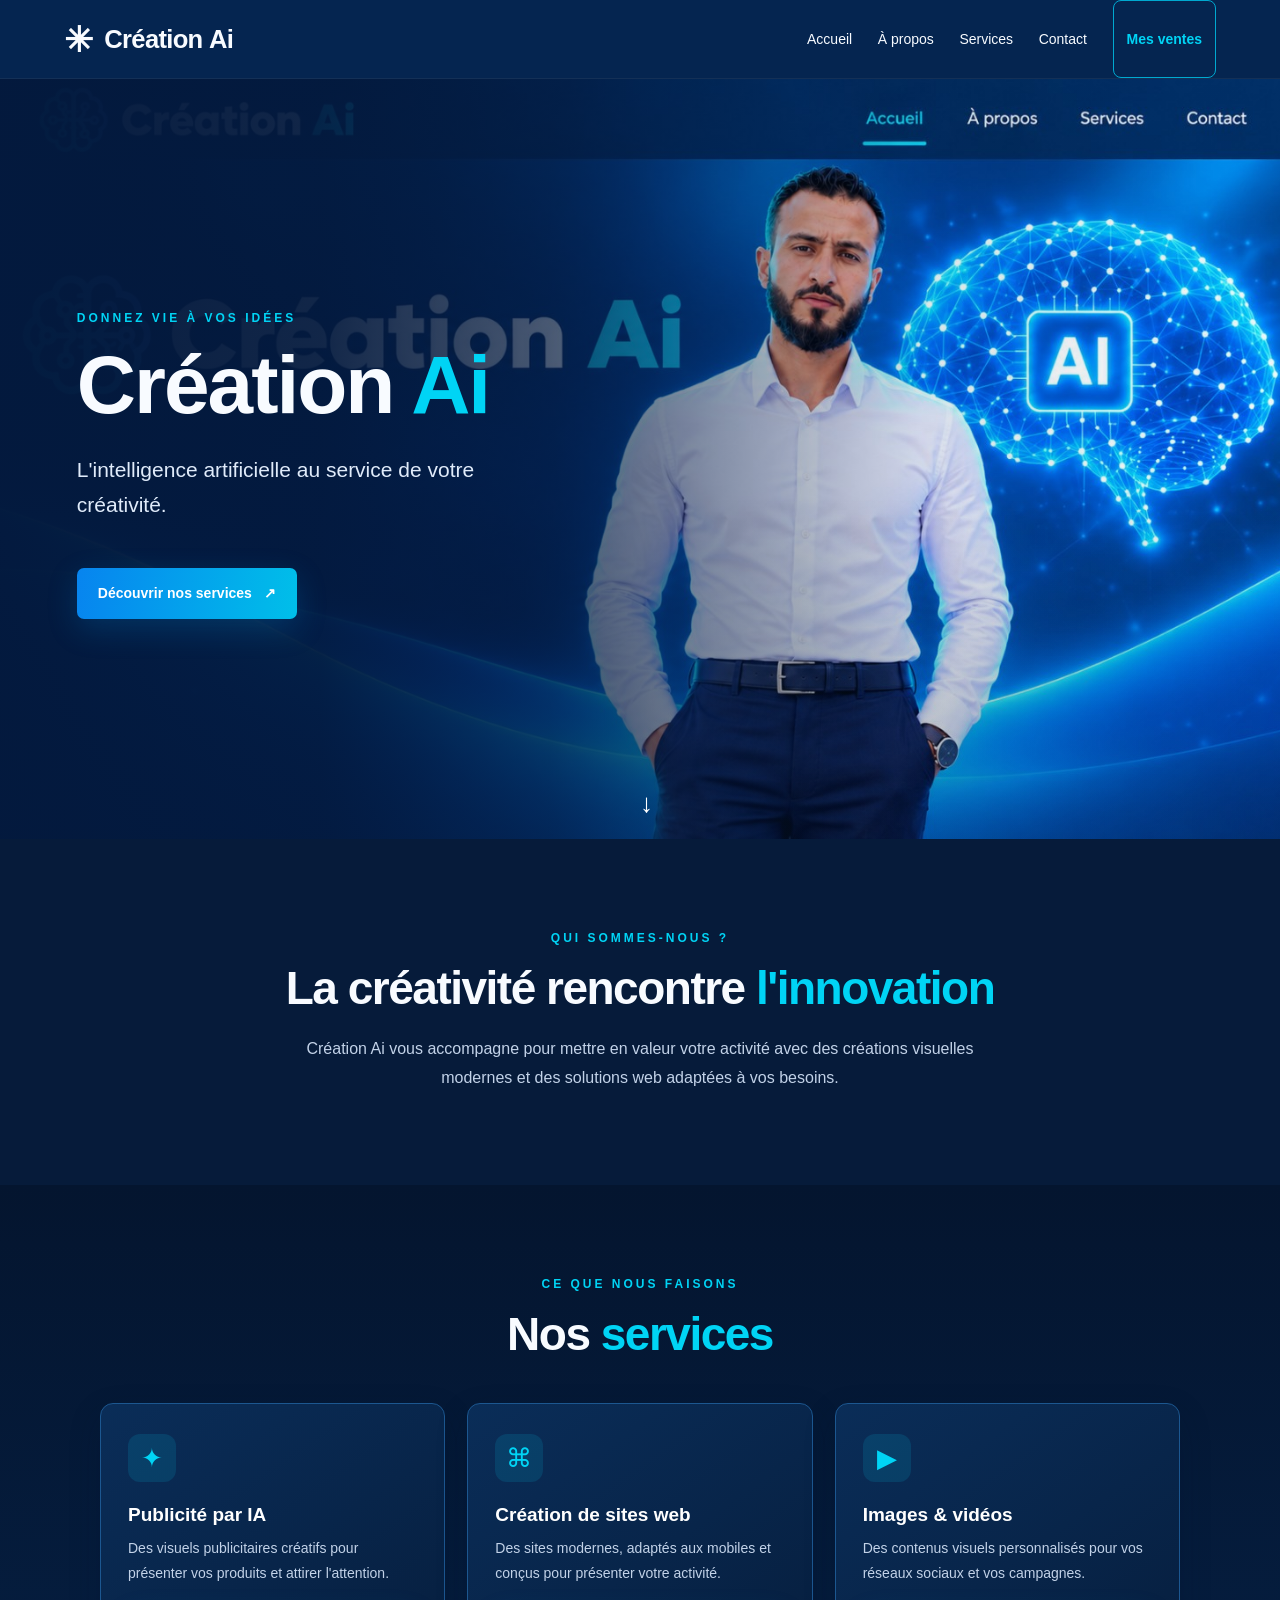
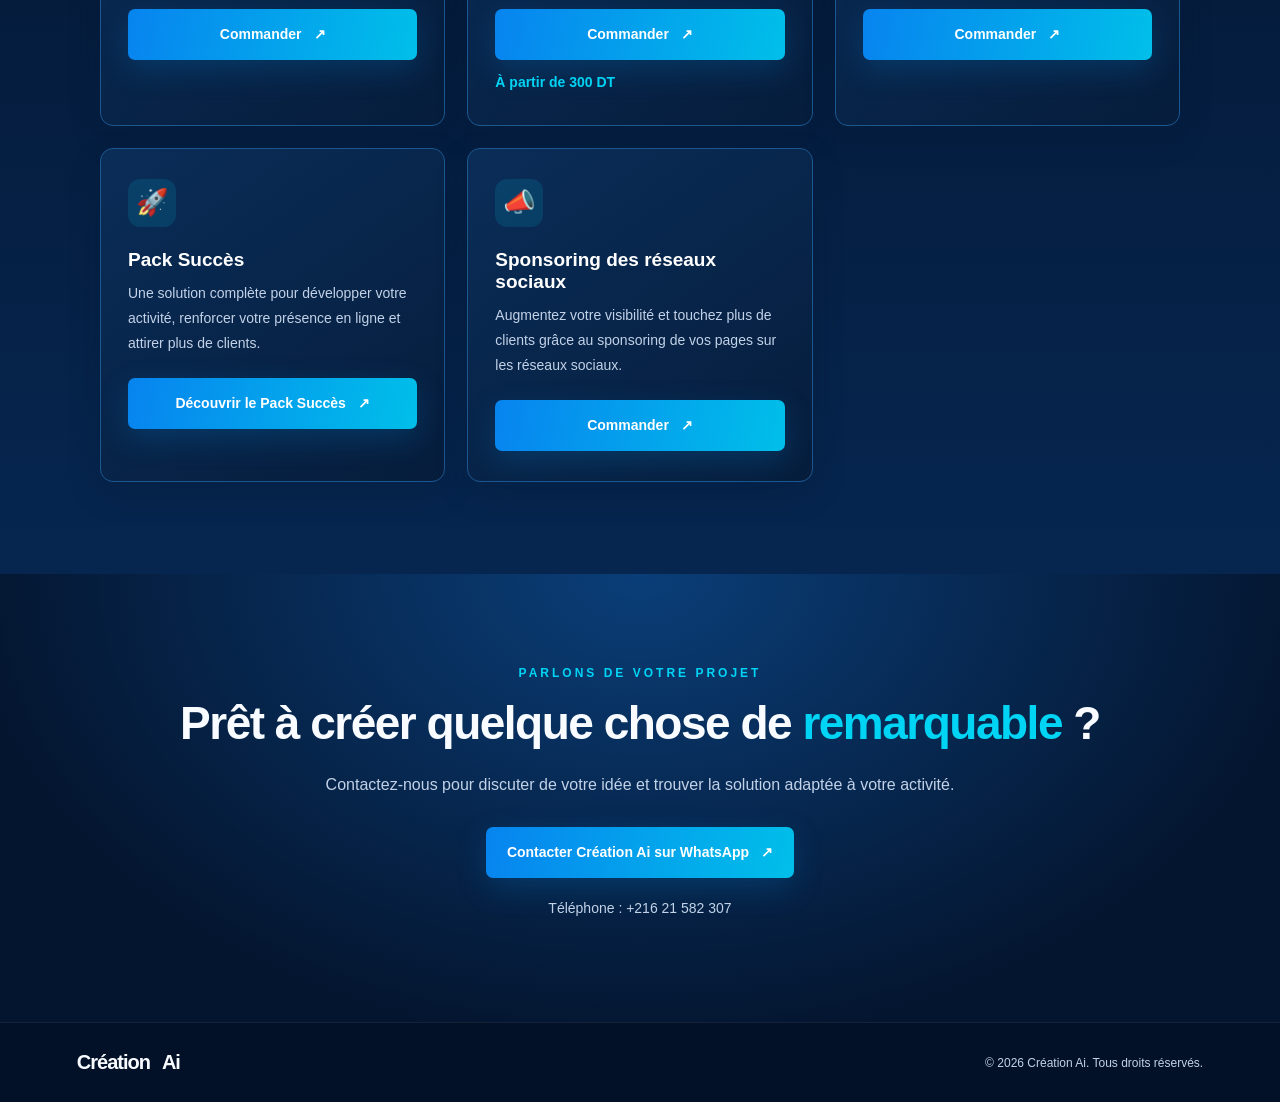
==== commit 1c800e07: "Update index.html" ====
--- a/index.html
+++ b/index.html
@@ -11,9 +11,7 @@
 
   <link rel="stylesheet" href="style.css">
 
-  <!-- Corrections réservées à la page d'accueil -->
   <style>
-    /* Couleurs lisibles sur la page d'accueil */
     body:not(.light-theme) {
       --text: #f8fbff;
       --muted: #c2d2e8;
@@ -23,7 +21,6 @@
       --border: #1c5790;
     }
 
-    /* En-tête : logo séparé du menu */
     .header {
       gap: 20px;
     }
@@ -48,8 +45,21 @@
       font-size: 14px;
     }
 
-    /* Image principale : masquer le texte déjà intégré à l'image
-       grâce à un voile bleu à gauche */
+    /* Bouton Mes ventes */
+    .nav a.sales-link {
+      color: #00d4f5;
+      font-weight: 700;
+      border: 1px solid #00a9d0;
+      border-radius: 8px;
+      padding: 9px 13px;
+      transition: background 0.25s, color 0.25s;
+    }
+
+    .nav a.sales-link:hover {
+      color: #04152f;
+      background: #00d4f5;
+    }
+
     #accueil.hero {
       isolation: isolate;
       background: #041d43;
@@ -108,7 +118,6 @@
       text-shadow: none;
     }
 
-    /* Sections sombres et textes clairs */
     #apropos.about,
     #services.services,
     #contact.contact {
@@ -148,7 +157,6 @@
       color: #c2d2e8;
     }
 
-    /* Cartes de services */
     #services .service-card {
       color: #f8fbff;
       background: linear-gradient(145deg, #0a2d58, #061d3c);
@@ -178,7 +186,6 @@
       margin-top: 10px;
     }
 
-    /* Pied de page */
     footer {
       color: #f8fbff;
     }
@@ -187,7 +194,6 @@
       color: #c2d2e8;
     }
 
-    /* Mode clair : uniquement pour les sections de cette page */
     body.light-theme #apropos.about,
     body.light-theme #services.services,
     body.light-theme #contact.contact {
@@ -224,7 +230,16 @@
       background: #e8f6ff;
     }
 
-    /* Téléphones */
+    body.light-theme .nav a.sales-link {
+      color: #0879b8;
+      border-color: #0879b8;
+    }
+
+    body.light-theme .nav a.sales-link:hover {
+      color: #ffffff;
+      background: #0879b8;
+    }
+
     @media (max-width: 700px) {
       .header {
         padding: 0 12px;
@@ -243,6 +258,15 @@
 
       .nav {
         gap: 0;
+      }
+
+      .nav a {
+        font-size: 12px;
+      }
+
+      .nav a.sales-link {
+        padding: 6px 7px;
+        font-size: 11px;
       }
 
       #accueil.hero {
@@ -324,6 +348,7 @@
 
   <!-- EN-TÊTE -->
   <header class="header">
+
     <a class="brand" href="#accueil" aria-label="Création Ai, accueil">
       <span class="brand-icon">✳</span>
       <span>Création <b>Ai</b></span>
@@ -342,7 +367,9 @@
       <a href="#apropos">À propos</a>
       <a href="#services">Services</a>
       <a href="#contact">Contact</a>
+      <a href="./ventes.html" class="sales-link">Mes ventes</a>
     </nav>
+
   </header>
 
   <main>
@@ -358,6 +385,7 @@
       <div class="hero-overlay"></div>
 
       <div class="hero-content">
+
         <p class="eyebrow">DONNEZ VIE À VOS IDÉES</p>
 
         <h1>Création <span>Ai</span></h1>
@@ -369,6 +397,7 @@
         <a class="cta" href="#services">
           Découvrir nos services <span>↗</span>
         </a>
+
       </div>
 
       <a
@@ -377,6 +406,7 @@
         aria-label="Défiler vers le bas">
         ↓
       </a>
+
     </section>
 
     <!-- À PROPOS -->
@@ -467,6 +497,7 @@
         </article>
 
       </div>
+
     </section>
 
     <!-- FORMULAIRE DE COMMANDE -->
@@ -545,6 +576,7 @@
         </button>
 
       </form>
+
     </section>
 
     <!-- CONTACT -->
@@ -578,6 +610,7 @@
 
   <!-- PIED DE PAGE -->
   <footer>
+
     <a class="footer-brand" href="#accueil">
       Création <b>Ai</b>
     </a>
@@ -586,6 +619,7 @@
       © <span id="year"></span>
       Création Ai. Tous droits réservés.
     </p>
+
   </footer>
 
   <!-- SCRIPT COMMUN -->
@@ -621,4 +655,4 @@
   </script>
 
 </body>
-</html>
+</html>
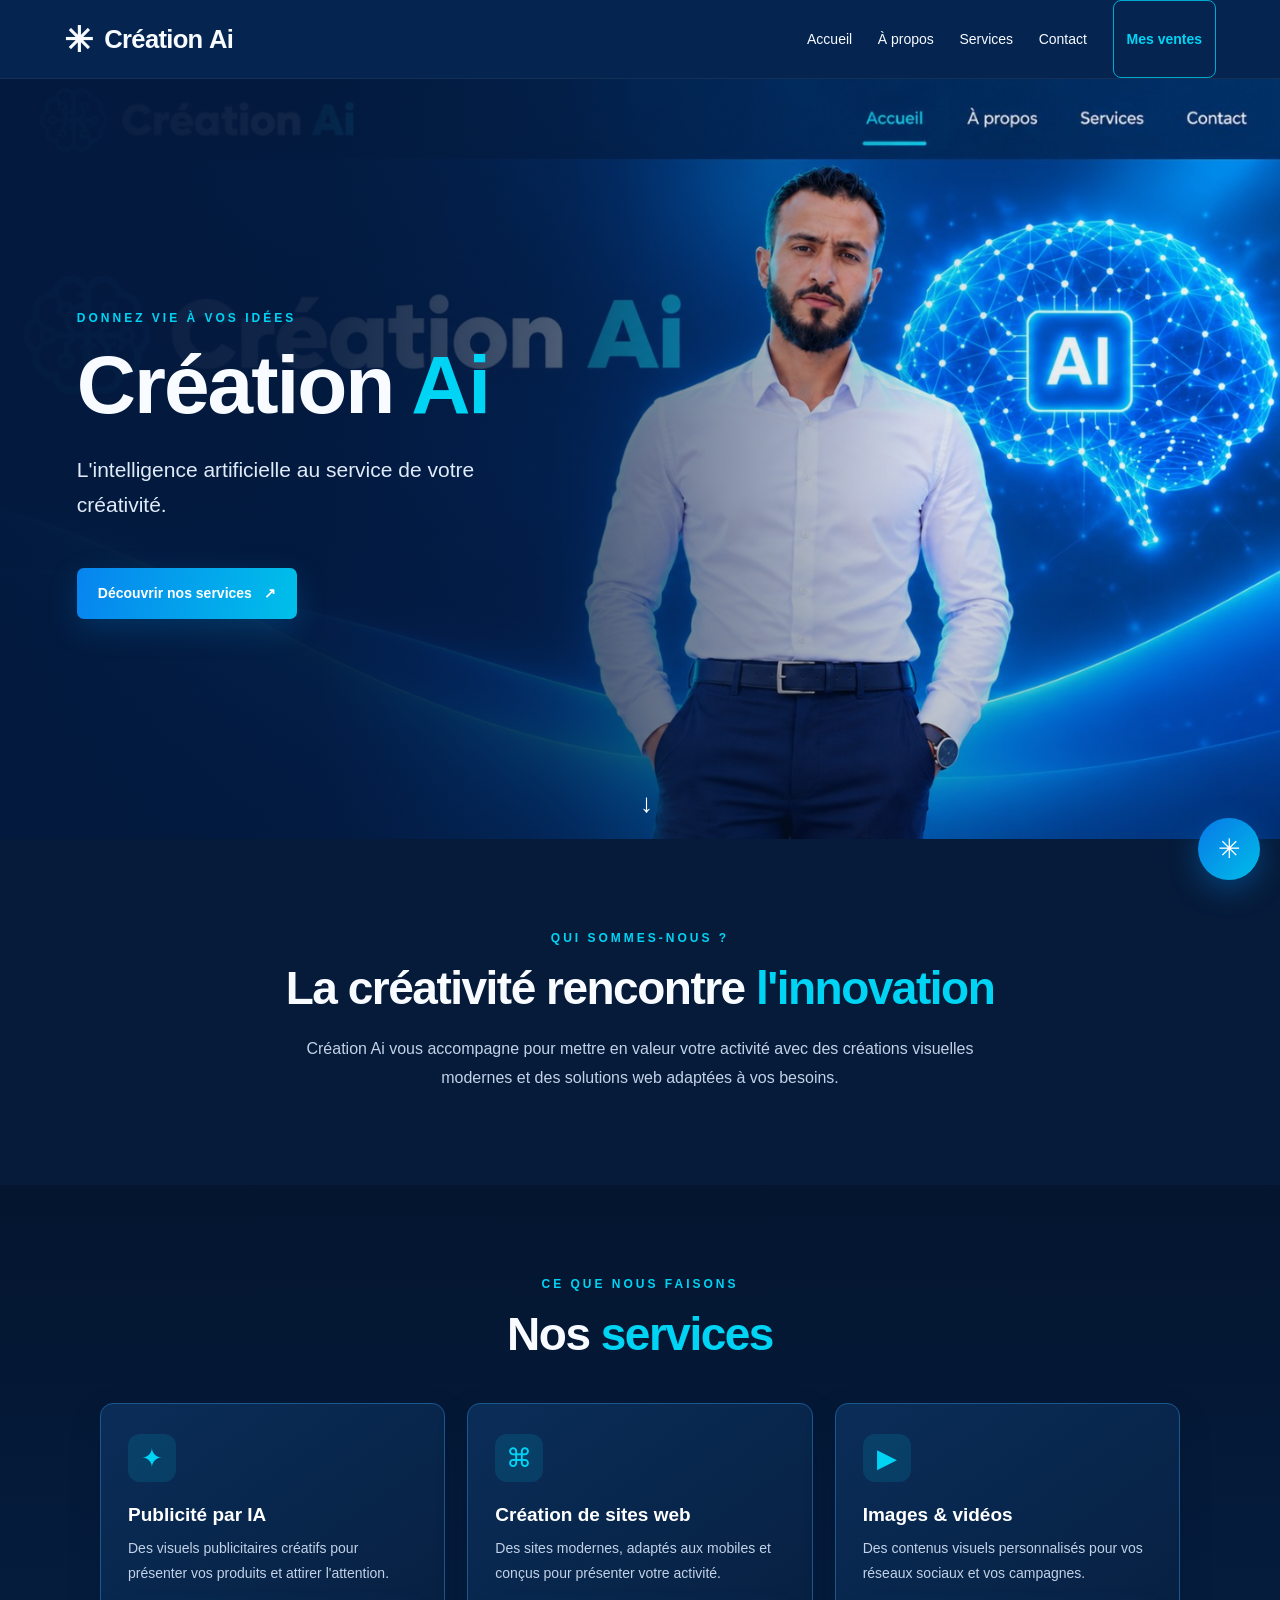
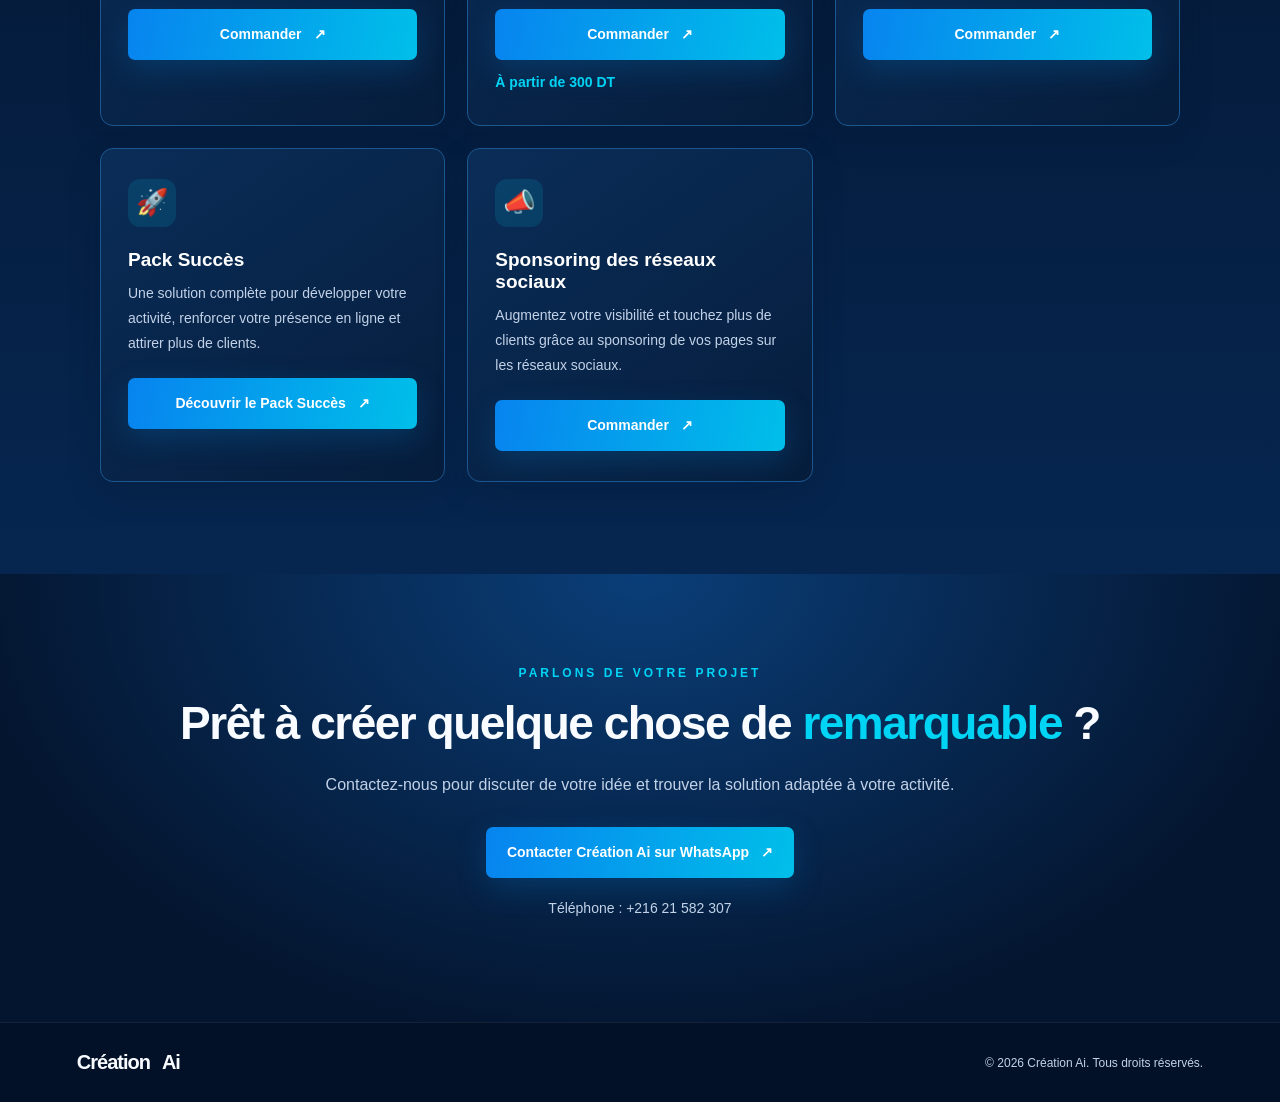
==== commit dd8a3ceb: "Update index.html" ====
--- a/index.html
+++ b/index.html
@@ -1,3 +1,4 @@
+
 <!DOCTYPE html>
 <html lang="fr">
 <head>
@@ -45,7 +46,6 @@
       font-size: 14px;
     }
 
-    /* Bouton Mes ventes */
     .nav a.sales-link {
       color: #00d4f5;
       font-weight: 700;
@@ -240,6 +240,223 @@
       background: #0879b8;
     }
 
+    /* ASSISTANT CRÉATION AI */
+    .ai-chat-launcher {
+      position: fixed;
+      right: 20px;
+      bottom: 20px;
+      z-index: 9998;
+      width: 62px;
+      height: 62px;
+      border: 0;
+      border-radius: 50%;
+      background: linear-gradient(135deg, #0879e8, #00bde8);
+      color: #ffffff;
+      font-size: 27px;
+      cursor: pointer;
+      box-shadow: 0 8px 30px rgba(0, 145, 255, 0.35);
+      transition: transform 0.2s, box-shadow 0.2s;
+    }
+
+    .ai-chat-launcher:hover {
+      transform: translateY(-3px);
+      box-shadow: 0 12px 35px rgba(0, 145, 255, 0.5);
+    }
+
+    .ai-chat-launcher:focus-visible,
+    .ai-chat-close:focus-visible,
+    .ai-chat-send:focus-visible {
+      outline: 3px solid #00d4f5;
+      outline-offset: 3px;
+    }
+
+    .ai-chat-window[hidden],
+    .ai-chat-launcher[hidden] {
+      display: none !important;
+    }
+
+    .ai-chat-window {
+      position: fixed;
+      right: 20px;
+      bottom: 96px;
+      z-index: 9999;
+      display: flex;
+      flex-direction: column;
+      width: min(370px, calc(100vw - 28px));
+      height: min(520px, calc(100dvh - 125px));
+      min-height: 350px;
+      overflow: hidden;
+      color: #102344;
+      background: #ffffff;
+      border: 1px solid #d5e1f0;
+      border-radius: 20px;
+      box-shadow: 0 18px 60px rgba(0, 12, 35, 0.35);
+      font-family: Arial, sans-serif;
+    }
+
+    .ai-chat-header {
+      display: flex;
+      align-items: center;
+      gap: 11px;
+      padding: 16px;
+      color: #ffffff;
+      background: linear-gradient(120deg, #041d43, #0758a6);
+    }
+
+    .ai-chat-avatar {
+      display: flex;
+      align-items: center;
+      justify-content: center;
+      flex-shrink: 0;
+      width: 43px;
+      height: 43px;
+      border-radius: 14px;
+      background: rgba(0, 212, 245, 0.16);
+      border: 1px solid rgba(0, 212, 245, 0.4);
+      color: #00d4f5;
+      font-size: 23px;
+    }
+
+    .ai-chat-heading {
+      flex: 1;
+      min-width: 0;
+    }
+
+    .ai-chat-heading strong {
+      display: block;
+      font-size: 16px;
+    }
+
+    .ai-chat-status {
+      display: block;
+      margin-top: 5px;
+      color: #c2e8ff;
+      font-size: 12px;
+    }
+
+    .ai-chat-close {
+      display: flex;
+      align-items: center;
+      justify-content: center;
+      width: 34px;
+      height: 34px;
+      border: 0;
+      border-radius: 9px;
+      background: rgba(255, 255, 255, 0.12);
+      color: #ffffff;
+      font-size: 24px;
+      cursor: pointer;
+    }
+
+    .ai-chat-messages {
+      flex: 1;
+      min-height: 0;
+      overflow-y: auto;
+      padding: 16px 13px;
+      background: #f4f8fd;
+      scroll-behavior: smooth;
+    }
+
+    .ai-chat-message {
+      width: fit-content;
+      max-width: 88%;
+      margin: 0 0 12px;
+      padding: 11px 13px;
+      border-radius: 14px;
+      font-size: 14px;
+      line-height: 1.6;
+      white-space: pre-wrap;
+      overflow-wrap: anywhere;
+    }
+
+    .ai-chat-message.bot {
+      margin-right: auto;
+      color: #183451;
+      background: #ffffff;
+      border: 1px solid #e0eaf5;
+      border-bottom-left-radius: 4px;
+    }
+
+    .ai-chat-message.user {
+      margin-left: auto;
+      color: #ffffff;
+      background: #0879e8;
+      border-bottom-right-radius: 4px;
+    }
+
+    .ai-chat-quick {
+      display: flex;
+      flex-wrap: wrap;
+      gap: 7px;
+      margin-top: 4px;
+      margin-bottom: 12px;
+    }
+
+    .ai-chat-quick button {
+      max-width: 100%;
+      padding: 9px 11px;
+      border: 1px solid #acd9f7;
+      border-radius: 18px;
+      color: #0757a0;
+      background: #ffffff;
+      font-size: 12px;
+      text-align: left;
+      cursor: pointer;
+    }
+
+    .ai-chat-quick button:hover {
+      background: #e4f5ff;
+    }
+
+    .ai-chat-form {
+      display: flex;
+      gap: 8px;
+      padding: 12px;
+      border-top: 1px solid #e0eaf5;
+      background: #ffffff;
+    }
+
+    .ai-chat-input {
+      flex: 1;
+      width: 0;
+      min-width: 0;
+      padding: 12px;
+      border: 1px solid #d1deec;
+      border-radius: 12px;
+      color: #102344;
+      background: #ffffff;
+      font-size: 14px;
+      outline: none;
+    }
+
+    .ai-chat-input:focus {
+      border-color: #0879e8;
+      box-shadow: 0 0 0 3px rgba(8, 121, 232, 0.12);
+    }
+
+    .ai-chat-send {
+      flex-shrink: 0;
+      width: 45px;
+      border: 0;
+      border-radius: 12px;
+      color: #ffffff;
+      background: #0879e8;
+      font-size: 20px;
+      cursor: pointer;
+    }
+
+    .ai-chat-send:hover {
+      background: #0564c4;
+    }
+
+    .ai-chat-note {
+      padding: 0 12px 10px;
+      color: #70839b;
+      background: #ffffff;
+      text-align: center;
+      font-size: 10px;
+    }
+
     @media (max-width: 700px) {
       .header {
         padding: 0 12px;
@@ -326,6 +543,22 @@
       #services .service-grid {
         grid-template-columns: 1fr;
       }
+
+      .ai-chat-launcher {
+        right: 14px;
+        bottom: 14px;
+        width: 56px;
+        height: 56px;
+      }
+
+      .ai-chat-window {
+        right: 10px;
+        bottom: 80px;
+        width: calc(100vw - 20px);
+        height: min(540px, calc(100dvh - 100px));
+        min-height: 320px;
+        border-radius: 17px;
+      }
     }
 
     @media (min-width: 701px) and (max-width: 1000px) {
@@ -348,7 +581,6 @@
 
   <!-- EN-TÊTE -->
   <header class="header">
-
     <a class="brand" href="#accueil" aria-label="Création Ai, accueil">
       <span class="brand-icon">✳</span>
       <span>Création <b>Ai</b></span>
@@ -365,18 +597,16 @@
     <nav class="nav" aria-label="Navigation principale">
       <a class="active" href="#accueil">Accueil</a>
       <a href="#apropos">À propos</a>
-      <a href="#services">Services</a>
+      <a href="./Vidéos.html">Services</a>
       <a href="#contact">Contact</a>
       <a href="./ventes.html" class="sales-link">Mes ventes</a>
     </nav>
-
   </header>
 
   <main>
 
     <!-- ACCUEIL -->
     <section id="accueil" class="hero" aria-label="Accueil Création Ai">
-
       <img
         src="hero.png"
         alt="Intelligence artificielle et créativité"
@@ -385,33 +615,25 @@
       <div class="hero-overlay"></div>
 
       <div class="hero-content">
-
         <p class="eyebrow">DONNEZ VIE À VOS IDÉES</p>
-
         <h1>Création <span>Ai</span></h1>
 
         <p class="hero-subtitle">
           L'intelligence artificielle au service de votre créativité.
         </p>
 
-        <a class="cta" href="#services">
+        <a class="cta" href="./Vidéos.html">
           Découvrir nos services <span>↗</span>
         </a>
-
       </div>
 
-      <a
-        href="#apropos"
-        class="scroll-hint"
-        aria-label="Défiler vers le bas">
+      <a href="#apropos" class="scroll-hint" aria-label="Défiler vers le bas">
         ↓
       </a>
-
     </section>
 
     <!-- À PROPOS -->
     <section id="apropos" class="section about">
-
       <p class="section-kicker">QUI SOMMES-NOUS ?</p>
 
       <h2>
@@ -423,14 +645,11 @@
         avec des créations visuelles modernes et des solutions web
         adaptées à vos besoins.
       </p>
-
     </section>
 
     <!-- SERVICES -->
     <section id="services" class="section services">
-
       <p class="section-kicker">CE QUE NOUS FAISONS</p>
-
       <h2>Nos <span>services</span></h2>
 
       <div class="service-grid">
@@ -497,14 +716,11 @@
         </article>
 
       </div>
-
     </section>
 
     <!-- FORMULAIRE DE COMMANDE -->
     <section id="commande" class="section contact" hidden>
-
       <p class="section-kicker">VOTRE COMMANDE</p>
-
       <h2>Confirmer votre <span>commande</span></h2>
 
       <p class="section-copy">
@@ -574,14 +790,11 @@
         <button type="button" class="cta" onclick="closeOrder()">
           Retour aux services
         </button>
-
       </form>
-
     </section>
 
     <!-- CONTACT -->
     <section id="contact" class="section contact">
-
       <p class="section-kicker">PARLONS DE VOTRE PROJET</p>
 
       <h2>
@@ -603,14 +816,12 @@
       </a>
 
       <p class="phone">Téléphone : +216 21 582 307</p>
-
     </section>
 
   </main>
 
   <!-- PIED DE PAGE -->
   <footer>
-
     <a class="footer-brand" href="#accueil">
       Création <b>Ai</b>
     </a>
@@ -619,8 +830,76 @@
       © <span id="year"></span>
       Création Ai. Tous droits réservés.
     </p>
-
   </footer>
+
+  <!-- BOUTON DE L'ASSISTANT -->
+  <button
+    id="ai-chat-launcher"
+    class="ai-chat-launcher"
+    type="button"
+    aria-label="Ouvrir l'assistant Création Ai"
+    aria-expanded="false"
+    aria-controls="ai-chat-window">
+    ✳
+  </button>
+
+  <!-- FENÊTRE DE CONVERSATION -->
+  <section
+    id="ai-chat-window"
+    class="ai-chat-window"
+    role="dialog"
+    aria-label="Assistant Création Ai"
+    aria-modal="false"
+    hidden>
+
+    <header class="ai-chat-header">
+      <div class="ai-chat-avatar" aria-hidden="true">✳</div>
+
+      <div class="ai-chat-heading">
+        <strong>Création Ai</strong>
+        <span class="ai-chat-status">Assistant virtuel</span>
+      </div>
+
+      <button
+        id="ai-chat-close"
+        class="ai-chat-close"
+        type="button"
+        aria-label="Fermer l'assistant">
+        ×
+      </button>
+    </header>
+
+    <div
+      id="ai-chat-messages"
+      class="ai-chat-messages"
+      role="log"
+      aria-live="polite"
+      aria-relevant="additions text">
+    </div>
+
+    <form id="ai-chat-form" class="ai-chat-form">
+      <input
+        id="ai-chat-input"
+        class="ai-chat-input"
+        type="text"
+        maxlength="500"
+        autocomplete="off"
+        placeholder="Écrivez votre question..."
+        aria-label="Votre question"
+        required>
+
+      <button
+        class="ai-chat-send"
+        type="submit"
+        aria-label="Envoyer le message">
+        ➤
+      </button>
+    </form>
+
+    <div class="ai-chat-note">
+      Assistant à réponses prédéfinies · Création Ai
+    </div>
+  </section>
 
   <!-- SCRIPT COMMUN -->
   <script src="script.js"></script>
@@ -655,4 +934,4 @@
   </script>
 
 </body>
-</html>+</html>
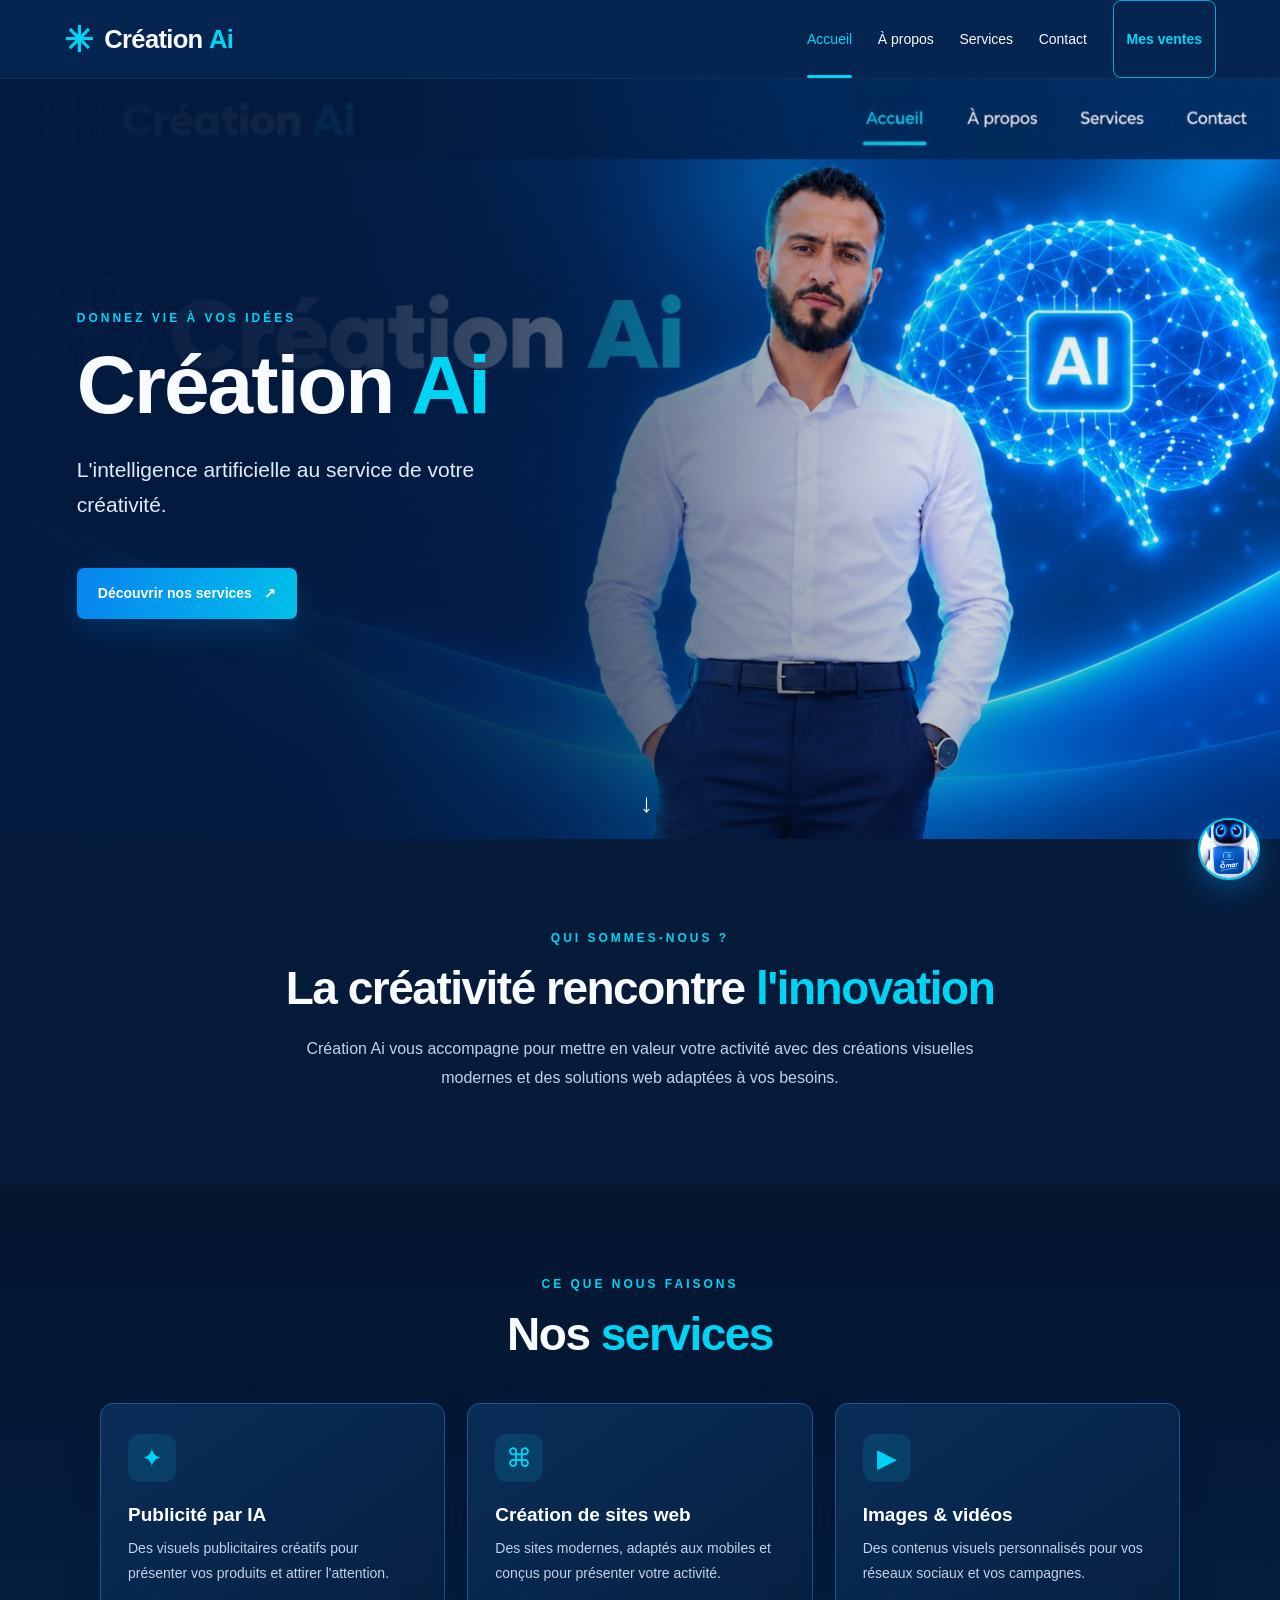
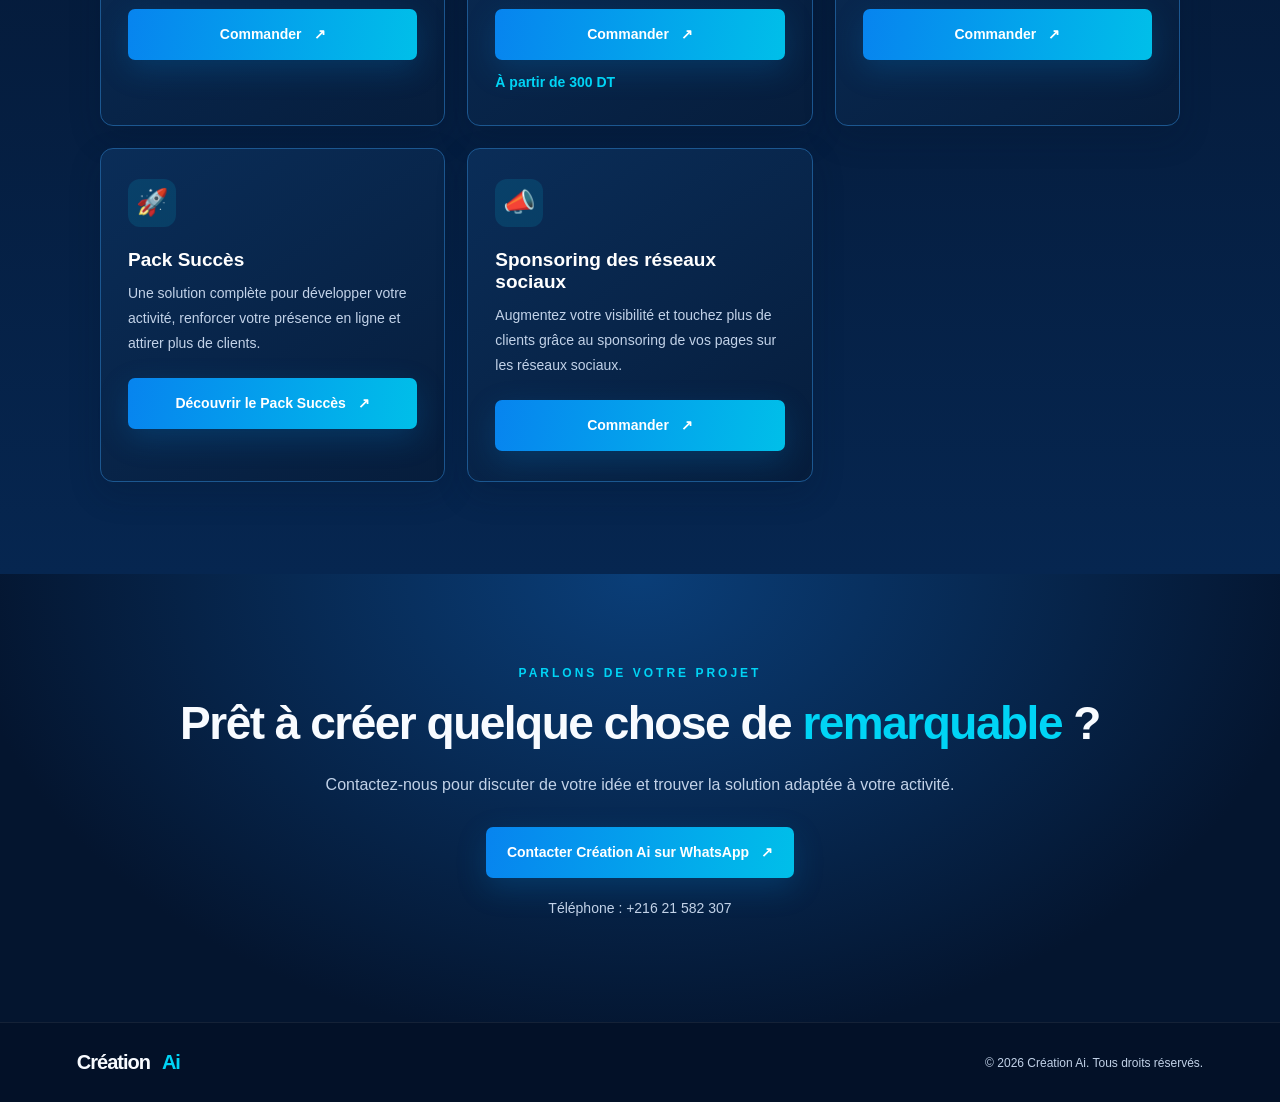
==== commit ba25b98b: "Update index.html" ====
--- a/index.html
+++ b/index.html
@@ -1,4 +1,3 @@
-
 <!DOCTYPE html>
 <html lang="fr">
 <head>
@@ -240,7 +239,11 @@
       background: #0879b8;
     }
 
-    /* ASSISTANT CRÉATION AI */
+    /* =====================================
+       ASSISTANT CRÉATION AI
+    ===================================== */
+
+    /* زر المساعد بصورة الروبوت */
     .ai-chat-launcher {
       position: fixed;
       right: 20px;
@@ -248,14 +251,27 @@
       z-index: 9998;
       width: 62px;
       height: 62px;
-      border: 0;
+      padding: 0;
+      overflow: hidden;
+      border: 2px solid #00d4f5;
       border-radius: 50%;
-      background: linear-gradient(135deg, #0879e8, #00bde8);
-      color: #ffffff;
-      font-size: 27px;
+      background: #041d43;
       cursor: pointer;
-      box-shadow: 0 8px 30px rgba(0, 145, 255, 0.35);
+      box-shadow: 0 8px 30px rgba(0, 145, 255, 0.4);
       transition: transform 0.2s, box-shadow 0.2s;
+    }
+
+    /* تكبير الصورة داخل الزر */
+    .ai-chat-launcher-image {
+      position: absolute;
+      width: 190%;
+      height: 190%;
+      left: -45%;
+      top: -18%;
+      max-width: none;
+      object-fit: cover;
+      object-position: center top;
+      pointer-events: none;
     }
 
     .ai-chat-launcher:hover {
@@ -282,8 +298,8 @@
       z-index: 9999;
       display: flex;
       flex-direction: column;
-      width: min(370px, calc(100vw - 28px));
-      height: min(520px, calc(100dvh - 125px));
+      width: min(390px, calc(100vw - 28px));
+      height: min(560px, calc(100dvh - 125px));
       min-height: 350px;
       overflow: hidden;
       color: #102344;
@@ -310,6 +326,7 @@
       flex-shrink: 0;
       width: 43px;
       height: 43px;
+      overflow: hidden;
       border-radius: 14px;
       background: rgba(0, 212, 245, 0.16);
       border: 1px solid rgba(0, 212, 245, 0.4);
@@ -410,7 +427,8 @@
 
     .ai-chat-form {
       display: flex;
-      gap: 8px;
+      align-items: center;
+      gap: 7px;
       padding: 12px;
       border-top: 1px solid #e0eaf5;
       background: #ffffff;
@@ -436,7 +454,8 @@
 
     .ai-chat-send {
       flex-shrink: 0;
-      width: 45px;
+      width: 42px;
+      height: 44px;
       border: 0;
       border-radius: 12px;
       color: #ffffff;
@@ -449,12 +468,86 @@
       background: #0564c4;
     }
 
+    /* COMMANDES VOCALES */
+    .ai-chat-mic {
+      flex-shrink: 0;
+      width: 42px;
+      height: 44px;
+      border: 1px solid #acd9f7;
+      border-radius: 12px;
+      color: #0757a0;
+      background: #eaf6ff;
+      font-size: 19px;
+      cursor: pointer;
+    }
+
+    .ai-chat-mic:hover {
+      background: #d7edff;
+    }
+
+    .ai-chat-mic.listening {
+      color: #ffffff;
+      background: #d93025;
+      border-color: #d93025;
+      animation: ai-mic-pulse 1.2s infinite;
+    }
+
+    .ai-chat-voice-controls {
+      display: flex;
+      align-items: center;
+      justify-content: center;
+      flex-wrap: wrap;
+      gap: 8px;
+      padding: 0 12px 9px;
+      background: #ffffff;
+    }
+
+    .ai-chat-voice-controls button,
+    .ai-chat-voice-controls select {
+      max-width: 100%;
+      padding: 8px 9px;
+      border: 1px solid #d1deec;
+      border-radius: 9px;
+      color: #0757a0;
+      background: #f4f8fd;
+      font-family: Arial, sans-serif;
+      font-size: 12px;
+    }
+
+    .ai-chat-voice-controls button {
+      cursor: pointer;
+    }
+
+    .ai-chat-voice-controls button:hover {
+      background: #e4f5ff;
+    }
+
+    .ai-chat-voice-controls select {
+      min-width: 0;
+    }
+
+    .ai-chat-voice-status {
+      margin: 0;
+      padding: 0 12px 9px;
+      color: #536781;
+      background: #ffffff;
+      text-align: center;
+      font-size: 11px;
+      line-height: 1.5;
+    }
+
     .ai-chat-note {
       padding: 0 12px 10px;
       color: #70839b;
       background: #ffffff;
       text-align: center;
       font-size: 10px;
+    }
+
+    @keyframes ai-mic-pulse {
+      50% {
+        box-shadow: 0 0 0 5px rgba(217, 48, 37, 0.16);
+      }
     }
 
     @media (max-width: 700px) {
@@ -555,9 +648,36 @@
         right: 10px;
         bottom: 80px;
         width: calc(100vw - 20px);
-        height: min(540px, calc(100dvh - 100px));
+        height: min(560px, calc(100dvh - 100px));
         min-height: 320px;
         border-radius: 17px;
+      }
+
+      .ai-chat-form {
+        gap: 5px;
+        padding: 9px;
+      }
+
+      .ai-chat-mic,
+      .ai-chat-send {
+        width: 38px;
+        min-width: 38px;
+        height: 42px;
+      }
+
+      .ai-chat-input {
+        padding: 10px 8px;
+        font-size: 13px;
+      }
+
+      .ai-chat-voice-controls {
+        gap: 5px;
+      }
+
+      .ai-chat-voice-controls button,
+      .ai-chat-voice-controls select {
+        padding: 7px;
+        font-size: 11px;
       }
     }
 
@@ -572,6 +692,12 @@
 
       .nav a {
         font-size: 12px;
+      }
+    }
+
+    @media (prefers-reduced-motion: reduce) {
+      .ai-chat-mic.listening {
+        animation: none;
       }
     }
   </style>
@@ -832,7 +958,7 @@
     </p>
   </footer>
 
-  <!-- BOUTON DE L'ASSISTANT -->
+  <!-- BOUTON DE L'ASSISTANT : TÊTE DU ROBOT -->
   <button
     id="ai-chat-launcher"
     class="ai-chat-launcher"
@@ -840,7 +966,12 @@
     aria-label="Ouvrir l'assistant Création Ai"
     aria-expanded="false"
     aria-controls="ai-chat-window">
-    ✳
+
+    <img
+      src="./ropot.png"
+      alt=""
+      class="ai-chat-launcher-image">
+
   </button>
 
   <!-- FENÊTRE DE CONVERSATION -->
@@ -853,7 +984,12 @@
     hidden>
 
     <header class="ai-chat-header">
-      <div class="ai-chat-avatar" aria-hidden="true">✳</div>
+      <div class="ai-chat-avatar" aria-hidden="true">
+        <img
+          src="./ropot.png"
+          alt=""
+          style="width:100%;height:100%;object-fit:contain;border-radius:inherit;">
+      </div>
 
       <div class="ai-chat-heading">
         <strong>Création Ai</strong>
@@ -877,14 +1013,24 @@
       aria-relevant="additions text">
     </div>
 
+    <!-- SAISIE ÉCRITE ET MICROPHONE -->
     <form id="ai-chat-form" class="ai-chat-form">
+      <button
+        id="ai-chat-mic"
+        class="ai-chat-mic"
+        type="button"
+        aria-label="Parler au microphone"
+        title="Parler">
+        🎙️
+      </button>
+
       <input
         id="ai-chat-input"
         class="ai-chat-input"
         type="text"
         maxlength="500"
         autocomplete="off"
-        placeholder="Écrivez votre question..."
+        placeholder="Écrivez ou parlez..."
         aria-label="Votre question"
         required>
 
@@ -896,6 +1042,38 @@
       </button>
     </form>
 
+    <!-- LANGUE ET ÉCOUTE DES RÉPONSES -->
+    <div class="ai-chat-voice-controls">
+      <select
+        id="ai-chat-language"
+        aria-label="Langue de reconnaissance vocale">
+        <option value="fr-FR">Français</option>
+        <option value="ar-TN">العربية (تونس)</option>
+        <option value="ar-SA">العربية</option>
+      </select>
+
+      <button
+        id="ai-chat-speak"
+        type="button"
+        aria-label="Écouter la dernière réponse">
+        🔊 Écouter
+      </button>
+
+      <button
+        id="ai-chat-stop"
+        type="button"
+        aria-label="Arrêter la lecture vocale">
+        ⏹ Arrêter
+      </button>
+    </div>
+
+    <p
+      id="ai-chat-voice-status"
+      class="ai-chat-voice-status"
+      aria-live="polite">
+      Choisissez une langue, puis appuyez sur le microphone.
+    </p>
+
     <div class="ai-chat-note">
       Assistant à réponses prédéfinies · Création Ai
     </div>
@@ -908,10 +1086,15 @@
   <script>
     function openOrder(service) {
       const section = document.getElementById('commande');
-
-      document.getElementById('service-choisi').textContent = service;
-      document.getElementById('service-input').value = service;
-
+      const serviceLabel = document.getElementById('service-choisi');
+      const serviceInput = document.getElementById('service-input');
+
+      if (!section || !serviceLabel || !serviceInput) {
+        return;
+      }
+
+      serviceLabel.textContent = service;
+      serviceInput.value = service;
       section.hidden = false;
 
       section.scrollIntoView({
@@ -921,17 +1104,27 @@
     }
 
     function closeOrder() {
-      document.getElementById('commande').hidden = true;
-
-      document.getElementById('services').scrollIntoView({
-        behavior: 'smooth',
-        block: 'start'
-      });
-    }
-
-    document.getElementById('year').textContent =
-      new Date().getFullYear();
+      const section = document.getElementById('commande');
+      const services = document.getElementById('services');
+
+      if (section) {
+        section.hidden = true;
+      }
+
+      if (services) {
+        services.scrollIntoView({
+          behavior: 'smooth',
+          block: 'start'
+        });
+      }
+    }
+
+    const currentYear = document.getElementById('year');
+
+    if (currentYear) {
+      currentYear.textContent = new Date().getFullYear();
+    }
   </script>
 
 </body>
-</html>
+</html>
--- a/style.css
+++ b/style.css
@@ -1,4 +1,4 @@
-7
+
 @import url('https://fonts.googleapis.com/css2?family=Inter:wght@400;500;600;700;800&display=swap');
 
 :root {
@@ -490,6 +490,150 @@
   margin: 0;
 }
 
+/* Assistant Création Ai */
+.ai-chat-launcher {
+  -webkit-tap-highlight-color: transparent;
+}
+
+.ai-chat-window {
+  isolation: isolate;
+}
+
+.ai-chat-header {
+  flex-shrink: 0;
+}
+
+.ai-chat-messages {
+  overscroll-behavior: contain;
+}
+
+.ai-chat-message {
+  word-break: normal;
+}
+
+.ai-chat-form {
+  flex-shrink: 0;
+}
+
+.ai-chat-input {
+  font-family: Arial, sans-serif;
+}
+
+.ai-chat-mic,
+.ai-chat-send {
+  display: inline-flex;
+  align-items: center;
+  justify-content: center;
+  flex-shrink: 0;
+  min-height: 42px;
+  cursor: pointer;
+  -webkit-tap-highlight-color: transparent;
+}
+
+.ai-chat-mic {
+  width: 42px;
+  height: 44px;
+  padding: 0;
+  border: 1px solid #acd9f7;
+  border-radius: 12px;
+  color: #0757a0;
+  background: #eaf6ff;
+  font-size: 19px;
+  transition: background .2s, transform .2s, box-shadow .2s;
+}
+
+.ai-chat-mic:hover {
+  background: #d7edff;
+}
+
+.ai-chat-mic:active {
+  transform: scale(.96);
+}
+
+.ai-chat-mic:focus-visible,
+.ai-chat-speak:focus-visible,
+.ai-chat-stop:focus-visible,
+.ai-chat-language:focus-visible,
+.ai-chat-close:focus-visible {
+  outline: 3px solid #00bde8;
+  outline-offset: 2px;
+}
+
+.ai-chat-mic.listening {
+  color: #ffffff;
+  background: #d93025;
+  border-color: #d93025;
+  animation: ai-mic-pulse 1.2s infinite;
+}
+
+.ai-chat-mic:disabled {
+  opacity: .55;
+  cursor: not-allowed;
+}
+
+.ai-chat-voice-controls {
+  display: flex;
+  align-items: center;
+  justify-content: center;
+  flex-wrap: wrap;
+  gap: 8px;
+  padding: 0 12px 9px;
+  background: #ffffff;
+}
+
+.ai-chat-voice-controls button,
+.ai-chat-voice-controls select {
+  max-width: 100%;
+  min-height: 34px;
+  padding: 7px 10px;
+  border: 1px solid #d1deec;
+  border-radius: 9px;
+  color: #0757a0;
+  background: #f4f8fd;
+  font-family: Arial, sans-serif;
+  font-size: 12px;
+}
+
+.ai-chat-voice-controls button {
+  cursor: pointer;
+  transition: background .2s, border-color .2s;
+}
+
+.ai-chat-voice-controls button:hover {
+  background: #e4f5ff;
+  border-color: #acd9f7;
+}
+
+.ai-chat-voice-controls button:active {
+  transform: scale(.98);
+}
+
+.ai-chat-voice-controls select {
+  min-width: 0;
+  cursor: pointer;
+}
+
+.ai-chat-voice-status {
+  margin: 0;
+  padding: 0 12px 9px;
+  color: #536781;
+  background: #ffffff;
+  text-align: center;
+  font-size: 11px;
+  line-height: 1.5;
+  overflow-wrap: anywhere;
+}
+
+.ai-chat-note {
+  flex-shrink: 0;
+}
+
+@keyframes ai-mic-pulse {
+  50% {
+    box-shadow: 0 0 0 5px rgba(217, 48, 37, 0.16);
+  }
+}
+
 @media (max-width: 700px) {
   .header {
     height: 68px;
@@ -607,6 +751,41 @@
     flex-direction: column;
     text-align: center;
   }
+
+  /* Assistant sur téléphone */
+  .ai-chat-form {
+    gap: 5px;
+    padding: 9px;
+  }
+
+  .ai-chat-mic,
+  .ai-chat-send {
+    width: 38px;
+    min-width: 38px;
+    height: 42px;
+  }
+
+  .ai-chat-input {
+    padding: 10px 8px;
+    font-size: 13px;
+  }
+
+  .ai-chat-voice-controls {
+    gap: 5px;
+    padding-right: 8px;
+    padding-left: 8px;
+  }
+
+  .ai-chat-voice-controls button,
+  .ai-chat-voice-controls select {
+    padding: 7px;
+    font-size: 11px;
+  }
+
+  .ai-chat-voice-status {
+    padding-right: 10px;
+    padding-left: 10px;
+  }
 }
 
 @media (min-width: 701px) and (max-width: 1000px) {
@@ -626,3 +805,18 @@
     padding: 23px 18px;
   }
 }
+
+@media (prefers-reduced-motion: reduce) {
+  *,
+  *::before,
+  *::after {
+    scroll-behavior: auto !important;
+    animation-duration: .01ms !important;
+    animation-iteration-count: 1 !important;
+    transition-duration: .01ms !important;
+  }
+
+  .ai-chat-mic.listening {
+    animation: none;
+  }
+}
